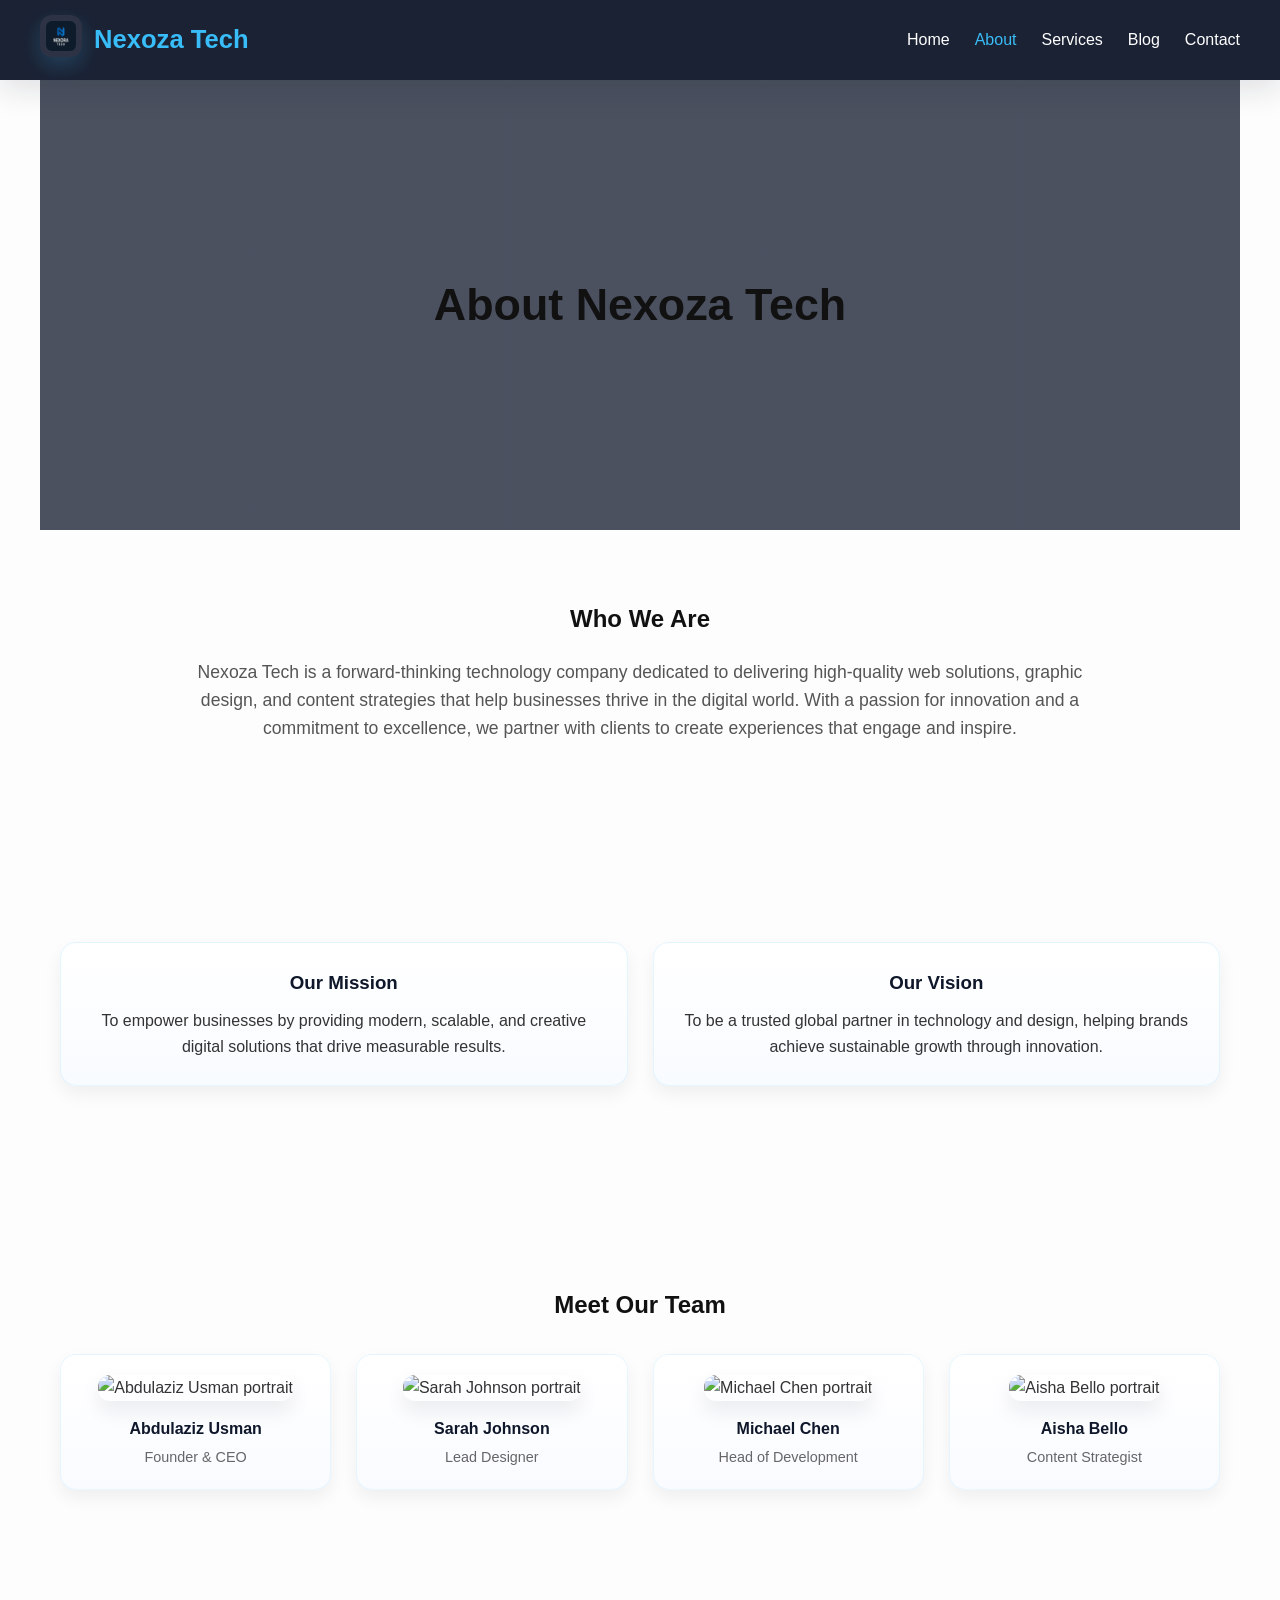
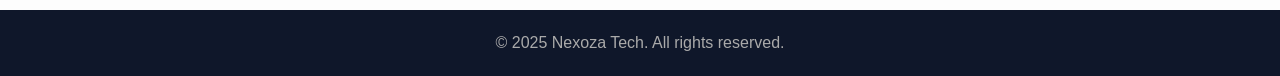
==== aboutpage.html @ 10546941 "Add files via upload" ====
<!DOCTYPE html>
<html lang="en">
<head>
  <meta charset="UTF-8">
  <meta name="viewport" content="width=device-width, initial-scale=1.0">
  <title>About Us - Nexoza Tech</title>
  <link rel="icon" type="/my com.png" href="favicon.png">
  <link rel="icon" type="image/x-icon" href="com.ico">
  <style>
    /* ===== Global Styles ===== */
    * { margin: 0; padding: 0; box-sizing: border-box; }
    body { font-family: 'Segoe UI', Tahoma, Geneva, Verdana, sans-serif; color: #333; line-height: 1.6; background: #fdfdfd; }
    h1, h2, h3 { font-weight: 700; color: #111; }
    a { text-decoration: none; color: inherit; }
    section { padding: 70px 20px; max-width: 1200px; margin: auto; }

    /* ===== Header ===== */
    header {
      background: rgba(15, 23, 42, 0.95);
      color: #fff;
      padding: 15px 40px;
      position: sticky;
      top: 0;
      z-index: 1000;
      display: flex;
      justify-content: space-between;
      align-items: center;
      box-shadow: 0 10px 30px rgba(15, 23, 42, 0.12);
      backdrop-filter: blur(8px);
    }
    .brand {
      display: flex;
      align-items: center;
      gap: 12px;
    }
    .brand-logo {
      width: 42px;
      height: 42px;
      object-fit: contain;
      border-radius: 12px;
      background: rgba(255,255,255,0.08);
      padding: 6px;
      box-shadow: 0 8px 20px rgba(56, 189, 248, 0.2);
    }
    header h1 { font-size: 1.6rem; color: #38bdf8; }
    header nav { display: flex; align-items: center; }
    nav ul { list-style: none; display: flex; gap: 25px; }
    nav ul li a { color: #fff; font-weight: 500; transition: color 0.3s; }
    nav ul li a:hover { color: #38bdf8; }
    .menu-toggle {
      display: none;
      border: 0;
      background: transparent;
      color: #fff;
      cursor: pointer;
      padding: 8px;
    }
    .menu-toggle span {
      display: block;
      width: 24px;
      height: 2px;
      margin: 5px 0;
      background: currentColor;
      border-radius: 999px;
    }
    .menu-toggle:focus-visible, nav a:focus-visible {
      outline: 2px solid #38bdf8;
      outline-offset: 4px;
    }

    /* ===== Hero ===== */
    .hero {
      background: linear-gradient(rgba(15,23,42,0.75), rgba(15,23,42,0.75)), url('https://images.unsplash.com/photo-1522071820081-009f0129c71c?q=80&w=1600&auto=format&fit=crop') no-repeat center/cover;
      color: #fff;
      height: 50vh;
      display: flex;
      align-items: center;
      justify-content: center;
      text-align: center;
      padding: 0 20px;
    }
    .hero h2 { font-size: 2.8rem; }

    /* ===== About Section ===== */
    .about { text-align: center; }
    .about p { max-width: 900px; margin: 20px auto; color: #555; font-size: 1.1rem; }

    /* ===== Mission & Vision ===== */
    .mission-vision { display: grid; grid-template-columns: repeat(auto-fit, minmax(280px, 1fr)); gap: 25px; margin-top: 40px; }
    .mv-box {
      background: linear-gradient(180deg, #ffffff 0%, #f8fbff 100%);
      padding: 25px;
      border-radius: 16px;
      text-align: center;
      box-shadow: 0 8px 18px rgba(15, 23, 42, 0.06);
      border: 1px solid rgba(56, 189, 248, 0.12);
      transition: transform 0.25s ease, box-shadow 0.25s ease;
    }
    .mv-box:hover {
      transform: translateY(-5px);
      box-shadow: 0 14px 28px rgba(15, 23, 42, 0.08);
    }
    .mv-box h3 { margin-bottom: 10px; color: #0f172a; }

    /* ===== Team Section ===== */
    .team { text-align: center; margin-top: 60px; }
    .team-members {
      display: grid;
      grid-template-columns: repeat(auto-fit, minmax(220px, 1fr));
      gap: 25px;
      margin-top: 30px;
    }
    .member {
      background: linear-gradient(180deg, #fff 0%, #f9fbff 100%);
      border-radius: 16px;
      padding: 20px;
      box-shadow: 0 8px 18px rgba(15, 23, 42, 0.06);
      border: 1px solid rgba(56, 189, 248, 0.1);
    }
    .member img {
      width: 100%;
      height: 220px;
      object-fit: cover;
      border-radius: 12px;
      margin-bottom: 15px;
      box-shadow: 0 10px 20px rgba(15, 23, 42, 0.08);
    }
    .member h4 { margin-bottom: 5px; color: #0f172a; }
    .member p { font-size: 0.9rem; color: #666; }

    /* ===== Footer ===== */
    footer {
      background: #0f172a;
      color: #aaa;
      text-align: center;
      padding: 20px;
      margin-top: 50px;
    }

    @media (max-width: 768px) {
      header {
        padding: 15px 20px;
        position: sticky;
        flex-direction: row;
        gap: 0;
      }
      .menu-toggle { display: block; }
      header nav {
        display: none;
        position: absolute;
        top: 100%;
        left: 0;
        right: 0;
        padding: 12px 20px 18px;
        background: rgba(15, 23, 42, 0.98);
        box-shadow: 0 8px 12px rgba(0,0,0,0.15);
      }
      header.menu-open nav { display: block; }
      nav ul {
        flex-direction: column;
        align-items: center;
        gap: 12px;
      }
      .hero h2 { font-size: clamp(2rem, 7vw, 2.6rem); }
    }

    @media (max-width: 480px) {
      header { padding: 14px 16px; }
      header h1 { font-size: 1.3rem; }
      .brand { gap: 10px; }
      .brand-logo { width: 36px; height: 36px; }
    }
  </style>
</head>
<body>

  <!-- Header -->
  <header>
    <div class="brand">
      <a href="index.html" aria-label="Go to home page">
        <img class="brand-logo" src="com.ico" alt="Nexoza Tech logo">
      </a>
      <a href="index.html"><h1>Nexoza Tech</h1></a>
    </div>

    <button class="menu-toggle" type="button" aria-label="Open navigation menu" aria-expanded="false" aria-controls="main-navigation">
      <span></span>
      <span></span>
      <span></span>
    </button>

    <nav id="main-navigation">
      <ul>
        <li><a href="index.html">Home</a></li>
        <li><a href="aboutpage.html" style="color:#38bdf8;">About</a></li>
        <li><a href="servicespage.html">Services</a></li>
        <li><a href="blogpage.html">Blog</a></li>
        <li><a href="contactus page.html">Contact</a></li>
      </ul>
    </nav>
  </header>

  <!-- Hero -->
  <section class="hero">
    <h2>About Nexoza Tech</h2>
  </section>

  <!-- About Section -->
  <section class="about">
    <h2>Who We Are</h2>
    <p>
      Nexoza Tech is a forward-thinking technology company dedicated to delivering high-quality web solutions, graphic design, and content strategies that help businesses thrive in the digital world.  
      With a passion for innovation and a commitment to excellence, we partner with clients to create experiences that engage and inspire.
    </p>
  </section>

  <!-- Mission & Vision -->
  <section>
    <div class="mission-vision">
      <div class="mv-box">
        <h3>Our Mission</h3>
        <p>To empower businesses by providing modern, scalable, and creative digital solutions that drive measurable results.</p>
      </div>
      <div class="mv-box">
        <h3>Our Vision</h3>
        <p>To be a trusted global partner in technology and design, helping brands achieve sustainable growth through innovation.</p>
      </div>
    </div>
  </section>

  <!-- Team -->
  <section class="team">
    <h2>Meet Our Team</h2>
    <div class="team-members">
      <div class="member">
        <img src="https://images.unsplash.com/photo-1500648767791-00dcc994a43e?q=80&w=1000&auto=format&fit=crop" alt="Abdulaziz Usman portrait">
        <h4>Abdulaziz Usman</h4>
        <p>Founder & CEO</p>
      </div>
      <div class="member">
        <img src="https://images.unsplash.com/photo-1494790108377-be9c29b29330?q=80&w=1000&auto=format&fit=crop" alt="Sarah Johnson portrait">
        <h4>Sarah Johnson</h4>
        <p>Lead Designer</p>
      </div>
      <div class="member">
        <img src="https://images.unsplash.com/photo-1506794778202-cad84cf45f1d?q=80&w=1000&auto=format&fit=crop" alt="Michael Chen portrait">
        <h4>Michael Chen</h4>
        <p>Head of Development</p>
      </div>
      <div class="member">
        <img src="https://images.unsplash.com/photo-1487412720507-e7ab37603c6f?q=80&w=1000&auto=format&fit=crop" alt="Aisha Bello portrait">
        <h4>Aisha Bello</h4>
        <p>Content Strategist</p>
      </div>
    </div>
  </section>

  <!-- Footer -->
  <footer>
    <p>&copy; 2025 Nexoza Tech. All rights reserved.</p>
  </footer>

  <script>
    const header = document.querySelector('header');
    const menuToggle = document.querySelector('.menu-toggle');
    const navigationLinks = document.querySelectorAll('#main-navigation a');

    function closeMenu() {
      header.classList.remove('menu-open');
      menuToggle.setAttribute('aria-expanded', 'false');
      menuToggle.setAttribute('aria-label', 'Open navigation menu');
    }

    menuToggle.addEventListener('click', () => {
      const isOpen = menuToggle.getAttribute('aria-expanded') === 'true';
      header.classList.toggle('menu-open', !isOpen);
      menuToggle.setAttribute('aria-expanded', String(!isOpen));
      menuToggle.setAttribute('aria-label', isOpen ? 'Open navigation menu' : 'Close navigation menu');
    });

    navigationLinks.forEach(link => link.addEventListener('click', closeMenu));
    document.addEventListener('keydown', event => {
      if (event.key === 'Escape') closeMenu();
    });
  </script>

</body>
</html>
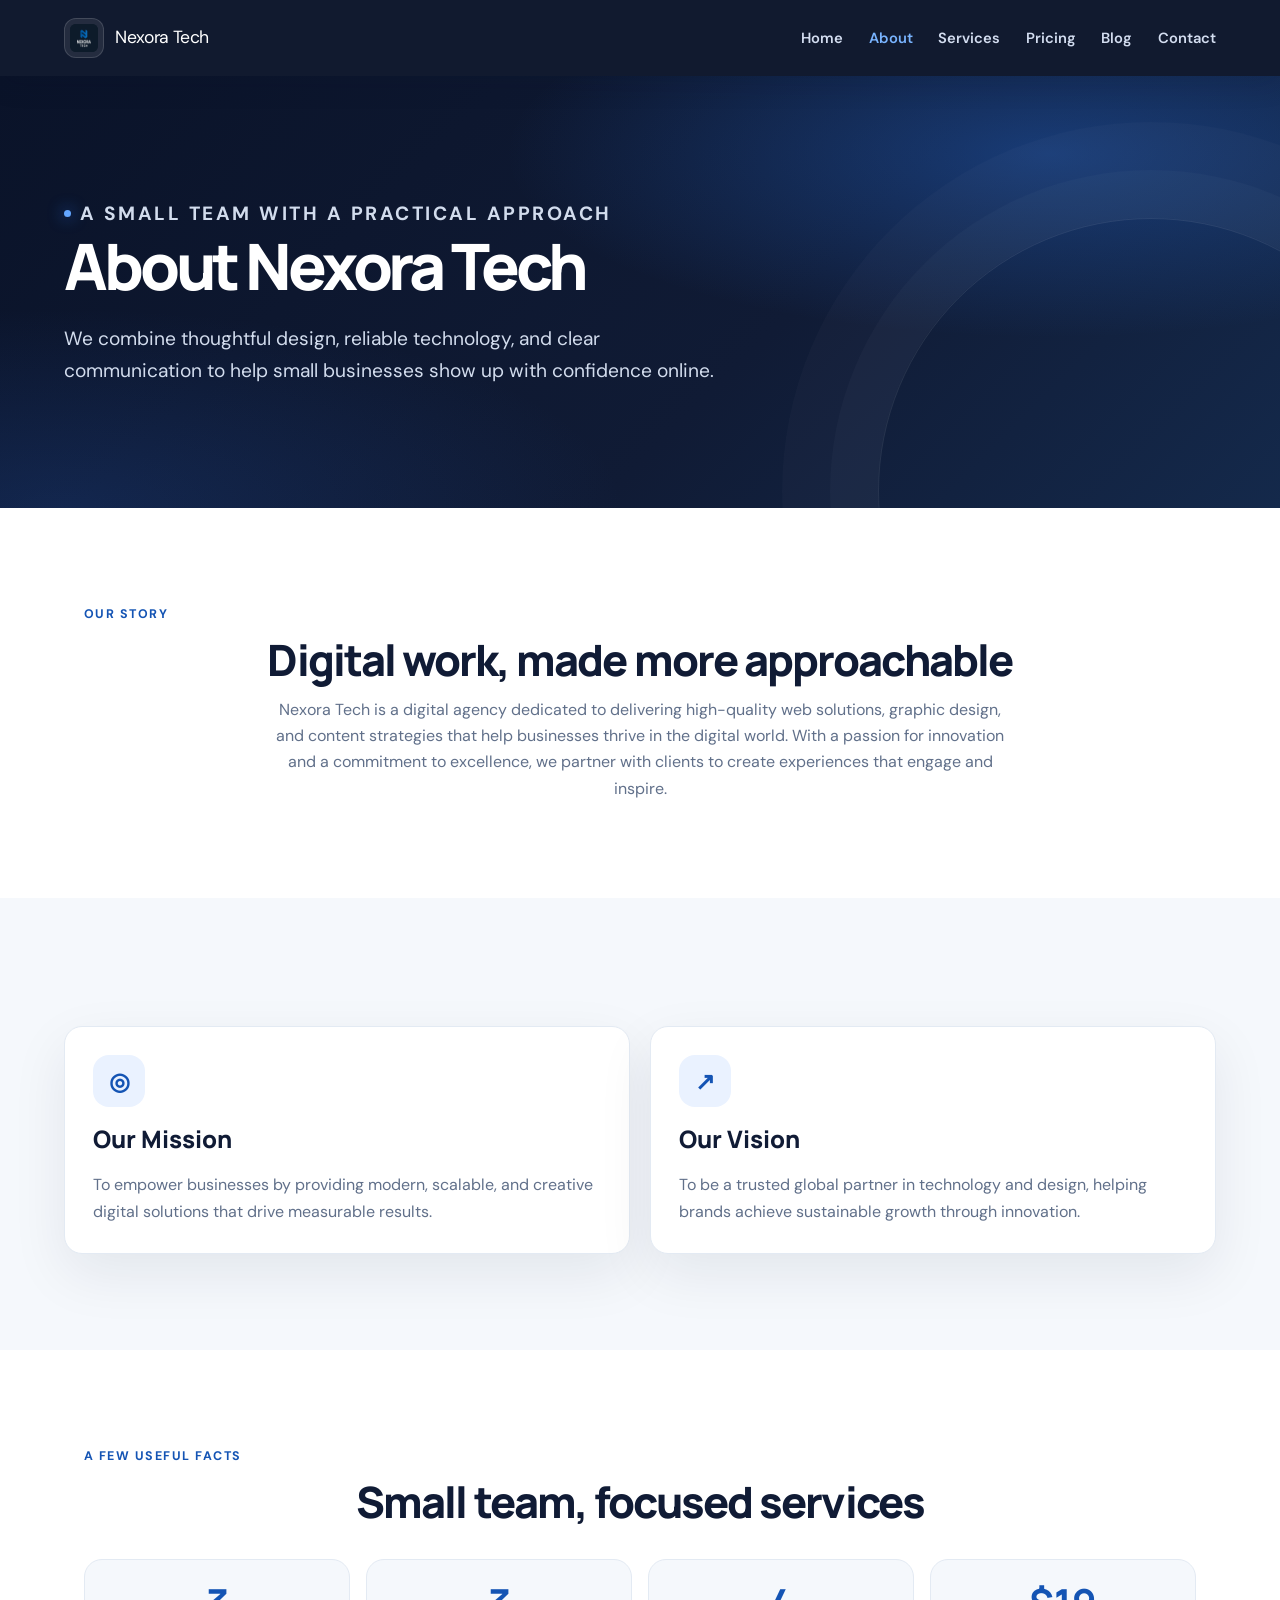
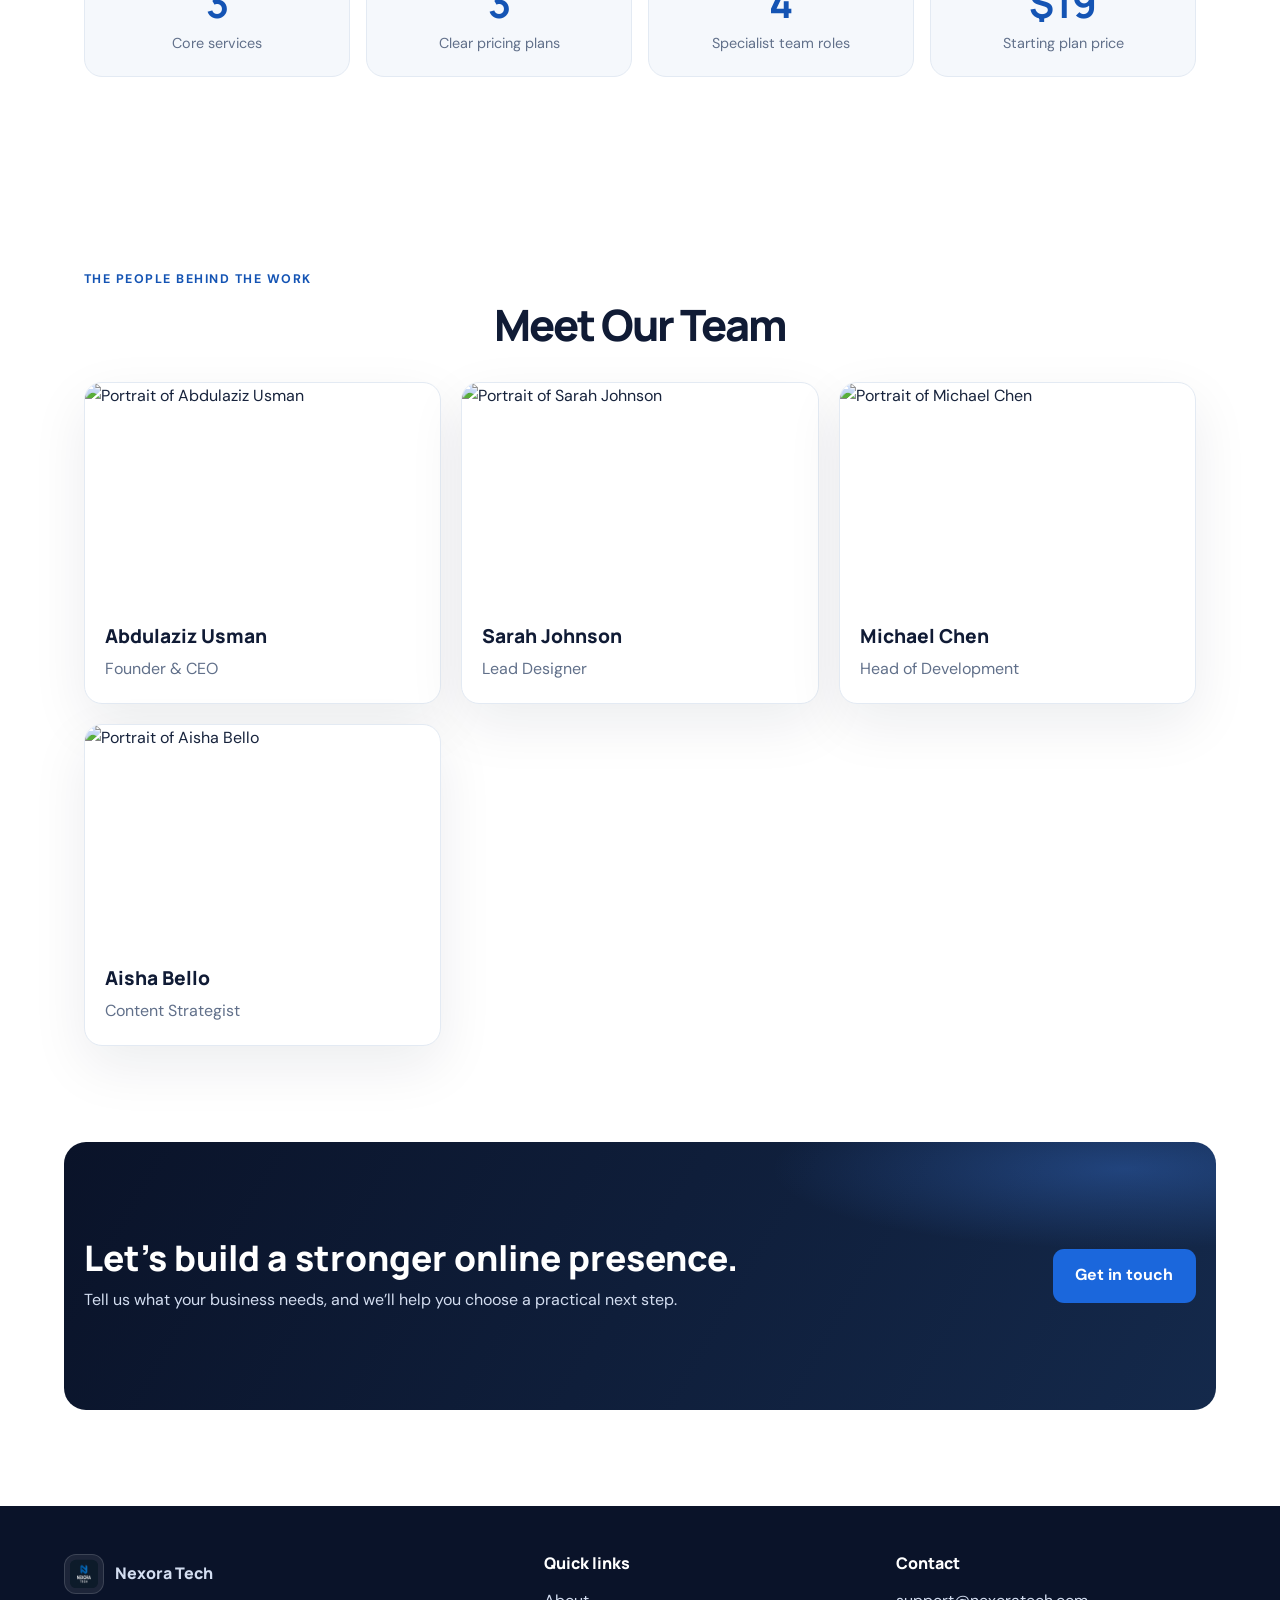
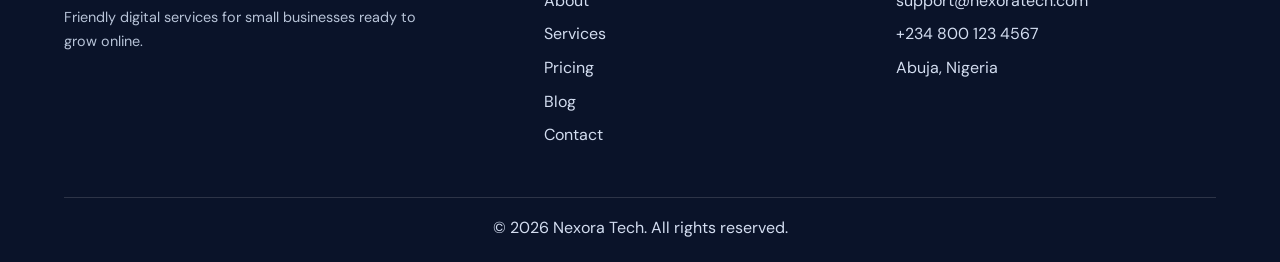
==== commit ffa16614: "Add contact page, JavaScript functionality, and styles - Created a new contact.html page with a form" ====
--- a/aboutpage.html
+++ b/aboutpage.html
@@ -1,288 +1,115 @@
-<!DOCTYPE html>
-<html lang="en">
-<head>
-  <meta charset="UTF-8">
-  <meta name="viewport" content="width=device-width, initial-scale=1.0">
-  <title>About Us - Nexoza Tech</title>
-  <link rel="icon" type="/my com.png" href="favicon.png">
-  <link rel="icon" type="image/x-icon" href="com.ico">
-  <style>
-    /* ===== Global Styles ===== */
-    * { margin: 0; padding: 0; box-sizing: border-box; }
-    body { font-family: 'Segoe UI', Tahoma, Geneva, Verdana, sans-serif; color: #333; line-height: 1.6; background: #fdfdfd; }
-    h1, h2, h3 { font-weight: 700; color: #111; }
-    a { text-decoration: none; color: inherit; }
-    section { padding: 70px 20px; max-width: 1200px; margin: auto; }
-
-    /* ===== Header ===== */
-    header {
-      background: rgba(15, 23, 42, 0.95);
-      color: #fff;
-      padding: 15px 40px;
-      position: sticky;
-      top: 0;
-      z-index: 1000;
-      display: flex;
-      justify-content: space-between;
-      align-items: center;
-      box-shadow: 0 10px 30px rgba(15, 23, 42, 0.12);
-      backdrop-filter: blur(8px);
-    }
-    .brand {
-      display: flex;
-      align-items: center;
-      gap: 12px;
-    }
-    .brand-logo {
-      width: 42px;
-      height: 42px;
-      object-fit: contain;
-      border-radius: 12px;
-      background: rgba(255,255,255,0.08);
-      padding: 6px;
-      box-shadow: 0 8px 20px rgba(56, 189, 248, 0.2);
-    }
-    header h1 { font-size: 1.6rem; color: #38bdf8; }
-    header nav { display: flex; align-items: center; }
-    nav ul { list-style: none; display: flex; gap: 25px; }
-    nav ul li a { color: #fff; font-weight: 500; transition: color 0.3s; }
-    nav ul li a:hover { color: #38bdf8; }
-    .menu-toggle {
-      display: none;
-      border: 0;
-      background: transparent;
-      color: #fff;
-      cursor: pointer;
-      padding: 8px;
-    }
-    .menu-toggle span {
-      display: block;
-      width: 24px;
-      height: 2px;
-      margin: 5px 0;
-      background: currentColor;
-      border-radius: 999px;
-    }
-    .menu-toggle:focus-visible, nav a:focus-visible {
-      outline: 2px solid #38bdf8;
-      outline-offset: 4px;
-    }
-
-    /* ===== Hero ===== */
-    .hero {
-      background: linear-gradient(rgba(15,23,42,0.75), rgba(15,23,42,0.75)), url('https://images.unsplash.com/photo-1522071820081-009f0129c71c?q=80&w=1600&auto=format&fit=crop') no-repeat center/cover;
-      color: #fff;
-      height: 50vh;
-      display: flex;
-      align-items: center;
-      justify-content: center;
-      text-align: center;
-      padding: 0 20px;
-    }
-    .hero h2 { font-size: 2.8rem; }
-
-    /* ===== About Section ===== */
-    .about { text-align: center; }
-    .about p { max-width: 900px; margin: 20px auto; color: #555; font-size: 1.1rem; }
-
-    /* ===== Mission & Vision ===== */
-    .mission-vision { display: grid; grid-template-columns: repeat(auto-fit, minmax(280px, 1fr)); gap: 25px; margin-top: 40px; }
-    .mv-box {
-      background: linear-gradient(180deg, #ffffff 0%, #f8fbff 100%);
-      padding: 25px;
-      border-radius: 16px;
-      text-align: center;
-      box-shadow: 0 8px 18px rgba(15, 23, 42, 0.06);
-      border: 1px solid rgba(56, 189, 248, 0.12);
-      transition: transform 0.25s ease, box-shadow 0.25s ease;
-    }
-    .mv-box:hover {
-      transform: translateY(-5px);
-      box-shadow: 0 14px 28px rgba(15, 23, 42, 0.08);
-    }
-    .mv-box h3 { margin-bottom: 10px; color: #0f172a; }
-
-    /* ===== Team Section ===== */
-    .team { text-align: center; margin-top: 60px; }
-    .team-members {
-      display: grid;
-      grid-template-columns: repeat(auto-fit, minmax(220px, 1fr));
-      gap: 25px;
-      margin-top: 30px;
-    }
-    .member {
-      background: linear-gradient(180deg, #fff 0%, #f9fbff 100%);
-      border-radius: 16px;
-      padding: 20px;
-      box-shadow: 0 8px 18px rgba(15, 23, 42, 0.06);
-      border: 1px solid rgba(56, 189, 248, 0.1);
-    }
-    .member img {
-      width: 100%;
-      height: 220px;
-      object-fit: cover;
-      border-radius: 12px;
-      margin-bottom: 15px;
-      box-shadow: 0 10px 20px rgba(15, 23, 42, 0.08);
-    }
-    .member h4 { margin-bottom: 5px; color: #0f172a; }
-    .member p { font-size: 0.9rem; color: #666; }
-
-    /* ===== Footer ===== */
-    footer {
-      background: #0f172a;
-      color: #aaa;
-      text-align: center;
-      padding: 20px;
-      margin-top: 50px;
-    }
-
-    @media (max-width: 768px) {
-      header {
-        padding: 15px 20px;
-        position: sticky;
-        flex-direction: row;
-        gap: 0;
-      }
-      .menu-toggle { display: block; }
-      header nav {
-        display: none;
-        position: absolute;
-        top: 100%;
-        left: 0;
-        right: 0;
-        padding: 12px 20px 18px;
-        background: rgba(15, 23, 42, 0.98);
-        box-shadow: 0 8px 12px rgba(0,0,0,0.15);
-      }
-      header.menu-open nav { display: block; }
-      nav ul {
-        flex-direction: column;
-        align-items: center;
-        gap: 12px;
-      }
-      .hero h2 { font-size: clamp(2rem, 7vw, 2.6rem); }
-    }
-
-    @media (max-width: 480px) {
-      header { padding: 14px 16px; }
-      header h1 { font-size: 1.3rem; }
-      .brand { gap: 10px; }
-      .brand-logo { width: 36px; height: 36px; }
-    }
-  </style>
-</head>
-<body>
-
-  <!-- Header -->
-  <header>
-    <div class="brand">
-      <a href="index.html" aria-label="Go to home page">
-        <img class="brand-logo" src="com.ico" alt="Nexoza Tech logo">
-      </a>
-      <a href="index.html"><h1>Nexoza Tech</h1></a>
-    </div>
-
-    <button class="menu-toggle" type="button" aria-label="Open navigation menu" aria-expanded="false" aria-controls="main-navigation">
-      <span></span>
-      <span></span>
-      <span></span>
-    </button>
-
-    <nav id="main-navigation">
-      <ul>
-        <li><a href="index.html">Home</a></li>
-        <li><a href="aboutpage.html" style="color:#38bdf8;">About</a></li>
-        <li><a href="servicespage.html">Services</a></li>
-        <li><a href="blogpage.html">Blog</a></li>
-        <li><a href="contactus page.html">Contact</a></li>
-      </ul>
-    </nav>
-  </header>
-
-  <!-- Hero -->
-  <section class="hero">
-    <h2>About Nexoza Tech</h2>
-  </section>
-
-  <!-- About Section -->
-  <section class="about">
-    <h2>Who We Are</h2>
-    <p>
-      Nexoza Tech is a forward-thinking technology company dedicated to delivering high-quality web solutions, graphic design, and content strategies that help businesses thrive in the digital world.  
-      With a passion for innovation and a commitment to excellence, we partner with clients to create experiences that engage and inspire.
-    </p>
-  </section>
-
-  <!-- Mission & Vision -->
-  <section>
-    <div class="mission-vision">
-      <div class="mv-box">
-        <h3>Our Mission</h3>
-        <p>To empower businesses by providing modern, scalable, and creative digital solutions that drive measurable results.</p>
-      </div>
-      <div class="mv-box">
-        <h3>Our Vision</h3>
-        <p>To be a trusted global partner in technology and design, helping brands achieve sustainable growth through innovation.</p>
-      </div>
-    </div>
-  </section>
-
-  <!-- Team -->
-  <section class="team">
-    <h2>Meet Our Team</h2>
-    <div class="team-members">
-      <div class="member">
-        <img src="https://images.unsplash.com/photo-1500648767791-00dcc994a43e?q=80&w=1000&auto=format&fit=crop" alt="Abdulaziz Usman portrait">
-        <h4>Abdulaziz Usman</h4>
-        <p>Founder & CEO</p>
-      </div>
-      <div class="member">
-        <img src="https://images.unsplash.com/photo-1494790108377-be9c29b29330?q=80&w=1000&auto=format&fit=crop" alt="Sarah Johnson portrait">
-        <h4>Sarah Johnson</h4>
-        <p>Lead Designer</p>
-      </div>
-      <div class="member">
-        <img src="https://images.unsplash.com/photo-1506794778202-cad84cf45f1d?q=80&w=1000&auto=format&fit=crop" alt="Michael Chen portrait">
-        <h4>Michael Chen</h4>
-        <p>Head of Development</p>
-      </div>
-      <div class="member">
-        <img src="https://images.unsplash.com/photo-1487412720507-e7ab37603c6f?q=80&w=1000&auto=format&fit=crop" alt="Aisha Bello portrait">
-        <h4>Aisha Bello</h4>
-        <p>Content Strategist</p>
-      </div>
-    </div>
-  </section>
-
-  <!-- Footer -->
-  <footer>
-    <p>&copy; 2025 Nexoza Tech. All rights reserved.</p>
-  </footer>
-
-  <script>
-    const header = document.querySelector('header');
-    const menuToggle = document.querySelector('.menu-toggle');
-    const navigationLinks = document.querySelectorAll('#main-navigation a');
-
-    function closeMenu() {
-      header.classList.remove('menu-open');
-      menuToggle.setAttribute('aria-expanded', 'false');
-      menuToggle.setAttribute('aria-label', 'Open navigation menu');
-    }
-
-    menuToggle.addEventListener('click', () => {
-      const isOpen = menuToggle.getAttribute('aria-expanded') === 'true';
-      header.classList.toggle('menu-open', !isOpen);
-      menuToggle.setAttribute('aria-expanded', String(!isOpen));
-      menuToggle.setAttribute('aria-label', isOpen ? 'Open navigation menu' : 'Close navigation menu');
-    });
-
-    navigationLinks.forEach(link => link.addEventListener('click', closeMenu));
-    document.addEventListener('keydown', event => {
-      if (event.key === 'Escape') closeMenu();
-    });
-  </script>
-
-</body>
-</html>
+<!DOCTYPE html>
+<html lang="en">
+<head>
+  <meta charset="UTF-8">
+  <meta name="viewport" content="width=device-width, initial-scale=1.0">
+  <meta name="description" content="Meet the Nexora Tech team and learn how we help small businesses build a confident online presence.">
+  <title>About | Nexora Tech</title>
+  <link rel="icon" href="com.ico" type="image/x-icon">
+  <link rel="preconnect" href="https://fonts.googleapis.com">
+  <link rel="preconnect" href="https://fonts.gstatic.com" crossorigin>
+  <link href="https://fonts.googleapis.com/css2?family=DM+Sans:wght@400;500;600;700&family=Manrope:wght@500;600;700;800&display=swap" rel="stylesheet">
+  <link rel="stylesheet" href="style.css">
+</head>
+<body>
+  <header class="site-header">
+    <a class="brand" href="index.html" aria-label="Nexora Tech home">
+      <img class="brand-logo" src="com.ico" alt="">
+      <span class="brand-name">Nexora Tech</span>
+    </a>
+    <button class="menu-toggle" type="button" aria-label="Open navigation menu" aria-expanded="false" aria-controls="main-navigation">
+      <span></span><span></span><span></span>
+    </button>
+    <nav id="main-navigation" aria-label="Main navigation">
+      <ul>
+        <li><a href="index.html">Home</a></li>
+        <li><a href="aboutpage.html" aria-current="page">About</a></li>
+        <li><a href="servicespage.html">Services</a></li>
+        <li><a href="pricingpage.html">Pricing</a></li>
+        <li><a href="blogpage.html">Blog</a></li>
+        <li><a href="contact.html">Contact</a></li>
+      </ul>
+    </nav>
+  </header>
+
+  <main>
+    <section class="hero page-hero" aria-labelledby="page-title">
+      <div class="hero-content">
+        <p class="hero-eyebrow">A small team with a practical approach</p>
+        <h1 id="page-title">About Nexora Tech</h1>
+        <p>We combine thoughtful design, reliable technology, and clear communication to help small businesses show up with confidence online.</p>
+      </div>
+    </section>
+
+    <section aria-labelledby="story-title">
+      <p class="eyebrow">Our story</p>
+      <h2 class="section-title" id="story-title">Digital work, made more approachable</h2>
+      <p class="section-lead">Nexora Tech is a digital agency dedicated to delivering high-quality web solutions, graphic design, and content strategies that help businesses thrive in the digital world. With a passion for innovation and a commitment to excellence, we partner with clients to create experiences that engage and inspire.</p>
+    </section>
+
+    <section class="section-soft" aria-label="Our mission and vision">
+      <div class="content-grid two-column-grid">
+        <article class="content-card reveal">
+          <span class="service-icon" aria-hidden="true">◎</span>
+          <h2>Our Mission</h2>
+          <p>To empower businesses by providing modern, scalable, and creative digital solutions that drive measurable results.</p>
+        </article>
+        <article class="content-card reveal">
+          <span class="service-icon" aria-hidden="true">↗</span>
+          <h2>Our Vision</h2>
+          <p>To be a trusted global partner in technology and design, helping brands achieve sustainable growth through innovation.</p>
+        </article>
+      </div>
+    </section>
+
+    <section aria-labelledby="facts-title">
+      <p class="eyebrow">A few useful facts</p>
+      <h2 class="section-title" id="facts-title">Small team, focused services</h2>
+      <div class="stats-grid">
+        <div class="stat-card reveal"><strong>3</strong><span>Core services</span></div>
+        <div class="stat-card reveal"><strong>3</strong><span>Clear pricing plans</span></div>
+        <div class="stat-card reveal"><strong>4</strong><span>Specialist team roles</span></div>
+        <div class="stat-card reveal"><strong>$19</strong><span>Starting plan price</span></div>
+      </div>
+    </section>
+
+    <section aria-labelledby="team-title">
+      <p class="eyebrow">The people behind the work</p>
+      <h2 class="section-title" id="team-title">Meet Our Team</h2>
+      <div class="team-grid">
+        <article class="team-card reveal">
+          <img src="https://images.unsplash.com/photo-1500648767791-00dcc994a43e?q=80&w=1000&auto=format&fit=crop" alt="Portrait of Abdulaziz Usman">
+          <div class="card-body"><h3>Abdulaziz Usman</h3><p>Founder &amp; CEO</p></div>
+        </article>
+        <article class="team-card reveal">
+          <img src="https://images.unsplash.com/photo-1494790108377-be9c29b29330?q=80&w=1000&auto=format&fit=crop" alt="Portrait of Sarah Johnson">
+          <div class="card-body"><h3>Sarah Johnson</h3><p>Lead Designer</p></div>
+        </article>
+        <article class="team-card reveal">
+          <img src="https://images.unsplash.com/photo-1506794778202-cad84cf45f1d?q=80&w=1000&auto=format&fit=crop" alt="Portrait of Michael Chen">
+          <div class="card-body"><h3>Michael Chen</h3><p>Head of Development</p></div>
+        </article>
+        <article class="team-card reveal">
+          <img src="https://images.unsplash.com/photo-1487412720507-e7ab37603c6f?q=80&w=1000&auto=format&fit=crop" alt="Portrait of Aisha Bello">
+          <div class="card-body"><h3>Aisha Bello</h3><p>Content Strategist</p></div>
+        </article>
+      </div>
+    </section>
+
+    <section class="cta-banner" aria-labelledby="cta-title">
+      <div><h2 id="cta-title">Let’s build a stronger online presence.</h2><p>Tell us what your business needs, and we’ll help you choose a practical next step.</p></div>
+      <a class="btn" href="contact.html">Get in touch</a>
+    </section>
+  </main>
+
+  <footer class="site-footer">
+    <div class="footer-inner">
+      <div><a class="footer-brand" href="index.html"><img class="brand-logo" src="com.ico" alt="">Nexora Tech</a><p>Friendly digital services for small businesses ready to grow online.</p></div>
+      <div><h2>Quick links</h2><ul class="footer-links"><li><a href="aboutpage.html">About</a></li><li><a href="servicespage.html">Services</a></li><li><a href="pricingpage.html">Pricing</a></li><li><a href="blogpage.html">Blog</a></li><li><a href="contact.html">Contact</a></li></ul></div>
+      <div><h2>Contact</h2><ul class="footer-links"><li><a href="mailto:support@nexoratech.com">support@nexoratech.com</a></li><li><a href="tel:+2348001234567">+234 800 123 4567</a></li><li>Abuja, Nigeria</li></ul></div>
+    </div>
+    <p class="copyright">&copy; <span data-current-year>2026</span> Nexora Tech. All rights reserved.</p>
+  </footer>
+  <script src="script.js" defer></script>
+</body>
+</html>
--- a/style.css
+++ b/style.css
@@ -0,0 +1,839 @@
+:root {
+  color-scheme: light;
+  --color-navy: #101b35;
+  --color-navy-deep: #0a1329;
+  --color-blue: #1b67dc;
+  --color-blue-dark: #1454b4;
+  --color-ink: #17233c;
+  --color-muted: #61708a;
+  --color-surface: #ffffff;
+  --color-page: #f5f8fc;
+  --color-border: #e3eaf3;
+  --font-body: "DM Sans", sans-serif;
+  --font-heading: "Manrope", sans-serif;
+  --space-section: clamp(3.5rem, 8vw, 6rem);
+  --radius-card: 1.125rem;
+  --radius-button: 0.7rem;
+  --shadow-card: 0 1.25rem 3.5rem rgba(16, 27, 53, 0.08);
+  --shadow-nav: 0 0.5rem 1.75rem rgba(10, 19, 41, 0.12);
+  --container-width: 72rem;
+}
+
+* {
+  box-sizing: border-box;
+}
+
+html {
+  scroll-behavior: smooth;
+}
+
+body {
+  margin: 0;
+  color: var(--color-ink);
+  background: var(--color-surface);
+  font-family: var(--font-body);
+  line-height: 1.65;
+  -webkit-font-smoothing: antialiased;
+}
+
+h1,
+h2,
+h3 {
+  margin-top: 0;
+  color: var(--color-navy);
+  font-family: var(--font-heading);
+  font-weight: 800;
+  line-height: 1.15;
+}
+
+a {
+  color: inherit;
+  text-decoration: none;
+}
+
+button,
+a,
+input,
+textarea {
+  font: inherit;
+}
+
+a:focus-visible,
+button:focus-visible {
+  outline: 3px solid var(--color-blue-dark);
+  outline-offset: 4px;
+}
+
+.site-header a:focus-visible,
+.site-header button:focus-visible,
+.hero a:focus-visible {
+  outline-color: #a9ccff;
+}
+
+img {
+  max-width: 100%;
+}
+
+.site-header {
+  position: sticky;
+  z-index: 20;
+  top: 0;
+  display: flex;
+  min-height: 4.75rem;
+  align-items: center;
+  justify-content: space-between;
+  padding: 0.75rem max(1.25rem, calc((100vw - var(--container-width)) / 2));
+  color: #fff;
+  background: rgba(10, 19, 41, 0.97);
+  box-shadow: var(--shadow-nav);
+  backdrop-filter: blur(12px);
+}
+
+.brand {
+  display: inline-flex;
+  align-items: center;
+  gap: 0.7rem;
+}
+
+.brand-logo {
+  width: 2.5rem;
+  height: 2.5rem;
+  padding: 0.3rem;
+  border: 1px solid rgba(255, 255, 255, 0.14);
+  border-radius: 0.75rem;
+  background: rgba(255, 255, 255, 0.08);
+  object-fit: contain;
+}
+
+.site-header .brand-name {
+  margin: 0;
+  color: #fff;
+  font-size: 1.1rem;
+  letter-spacing: -0.035em;
+}
+
+.site-header nav ul {
+  display: flex;
+  align-items: center;
+  gap: clamp(0.85rem, 2vw, 1.6rem);
+  margin: 0;
+  padding: 0;
+  list-style: none;
+}
+
+.site-header nav a {
+  display: inline-block;
+  padding: 0.55rem 0;
+  color: #d3ddf0;
+  font-size: 0.92rem;
+  font-weight: 600;
+  transition: color 180ms ease;
+}
+
+.site-header nav a:hover,
+.site-header nav a[aria-current="page"] {
+  color: #79b4ff;
+}
+
+.menu-toggle {
+  display: none;
+  padding: 0.55rem;
+  border: 1px solid rgba(255, 255, 255, 0.22);
+  border-radius: 0.6rem;
+  color: #fff;
+  background: transparent;
+  cursor: pointer;
+}
+
+.menu-toggle span {
+  display: block;
+  width: 1.35rem;
+  height: 2px;
+  margin: 0.25rem 0;
+  border-radius: 2px;
+  background: currentColor;
+}
+
+.hero {
+  position: relative;
+  display: grid;
+  min-height: min(44rem, calc(100svh - 4.75rem));
+  place-items: center;
+  overflow: hidden;
+  padding: 5rem 1.25rem;
+  color: #fff;
+  background:
+    radial-gradient(ellipse at 82% 18%, rgba(40, 120, 240, 0.34), transparent 34rem),
+    radial-gradient(ellipse at 5% 100%, rgba(38, 89, 180, 0.24), transparent 35rem),
+    linear-gradient(135deg, var(--color-navy-deep), var(--color-navy) 60%, #14294b);
+  text-align: center;
+}
+
+.hero::after {
+  position: absolute;
+  right: -9rem;
+  bottom: -16rem;
+  width: 34rem;
+  height: 34rem;
+  border: 1px solid rgba(255, 255, 255, 0.09);
+  border-radius: 50%;
+  box-shadow: 0 0 0 3rem rgba(255, 255, 255, 0.025), 0 0 0 6rem rgba(255, 255, 255, 0.02);
+  content: "";
+  pointer-events: none;
+}
+
+.hero-content {
+  position: relative;
+  z-index: 1;
+  width: min(100%, 53rem);
+}
+
+.hero-eyebrow {
+  display: inline-flex;
+  align-items: center;
+  gap: 0.55rem;
+  margin: 0 0 1.25rem;
+  color: #a9ccff;
+  font-size: 0.78rem;
+  font-weight: 700;
+  letter-spacing: 0.13em;
+  text-transform: uppercase;
+}
+
+.hero-eyebrow::before {
+  width: 0.45rem;
+  height: 0.45rem;
+  border-radius: 50%;
+  background: #64a7ff;
+  box-shadow: 0 0 1rem #2878f0;
+  content: "";
+}
+
+.hero h1,
+.hero h2 {
+  margin-bottom: 1.25rem;
+  color: #fff;
+  font-size: clamp(2.6rem, 7vw, 5rem);
+  letter-spacing: -0.065em;
+}
+
+.hero p {
+  max-width: 42rem;
+  margin: 0 auto;
+  color: #d2dced;
+  font-size: clamp(1rem, 2vw, 1.2rem);
+}
+
+.hero-actions {
+  display: flex;
+  flex-wrap: wrap;
+  justify-content: center;
+  gap: 0.85rem;
+  margin-top: 2rem;
+}
+
+.btn {
+  display: inline-flex;
+  min-height: 3.15rem;
+  align-items: center;
+  justify-content: center;
+  padding: 0.8rem 1.35rem;
+  border: 1px solid transparent;
+  border-radius: var(--radius-button);
+  color: #fff;
+  background: var(--color-blue);
+  font-weight: 700;
+  transition: transform 180ms ease, background-color 180ms ease, border-color 180ms ease;
+}
+
+.btn:hover {
+  transform: translateY(-2px);
+  background: var(--color-blue-dark);
+}
+
+.btn-secondary {
+  border-color: rgba(255, 255, 255, 0.35);
+  color: #fff;
+  background: rgba(255, 255, 255, 0.06);
+}
+
+.btn-secondary:hover {
+  border-color: rgba(255, 255, 255, 0.6);
+  background: rgba(255, 255, 255, 0.13);
+}
+
+section:not(.hero) {
+  max-width: var(--container-width);
+  margin: 0 auto;
+  padding: var(--space-section) 1.25rem;
+}
+
+@media (max-width: 760px) {
+  .site-header {
+    min-height: 4.25rem;
+  }
+
+  .menu-toggle {
+    display: block;
+  }
+
+  .site-header nav {
+    position: absolute;
+    top: 100%;
+    right: 0;
+    left: 0;
+    display: none;
+    padding: 0.5rem 1.25rem 1.25rem;
+    background: var(--color-navy-deep);
+    box-shadow: var(--shadow-nav);
+  }
+
+  .site-header.menu-open nav {
+    display: block;
+  }
+
+  .site-header nav ul {
+    align-items: stretch;
+    flex-direction: column;
+    gap: 0.25rem;
+  }
+
+  .site-header nav a {
+    display: block;
+    padding: 0.65rem 0;
+  }
+
+  .hero {
+    min-height: max(37rem, min(42rem, calc(100svh - 4.25rem)));
+    padding: 4rem 1.25rem;
+  }
+
+  section:not(.hero) {
+    padding-right: 1.25rem;
+    padding-left: 1.25rem;
+  }
+}
+
+@media (max-width: 440px) {
+  .hero-actions {
+    align-items: stretch;
+    flex-direction: column;
+  }
+
+  .hero-actions .btn {
+    width: 100%;
+  }
+}
+
+.page-hero {
+  min-height: clamp(20rem, 34vw, 27rem);
+  text-align: left;
+}
+
+.page-hero .hero-content {
+  width: min(100%, var(--container-width));
+  margin: 0 auto;
+}
+
+.page-hero h1,
+.page-hero h2 {
+  max-width: 48rem;
+  font-size: clamp(2.4rem, 6vw, 4rem);
+}
+
+.page-hero p:not(.hero-eyebrow) {
+  max-width: 42rem;
+  margin-left: 0;
+  text-align: left;
+}
+
+.eyebrow {
+  margin: 0 0 0.65rem;
+  color: var(--color-blue-dark);
+  font-size: 0.78rem;
+  font-weight: 700;
+  letter-spacing: 0.12em;
+  text-transform: uppercase;
+}
+
+.section-title {
+  margin-bottom: 0.75rem;
+  font-size: clamp(1.8rem, 4vw, 2.7rem);
+  letter-spacing: -0.045em;
+  text-align: center;
+}
+
+.section-lead {
+  max-width: 46rem;
+  margin: 0 auto;
+  color: var(--color-muted);
+  text-align: center;
+}
+
+.content-grid,
+.service-grid,
+.team-grid,
+.blog-grid,
+.price-grid,
+.testimonial-grid,
+.contact-grid {
+  display: grid;
+  grid-template-columns: repeat(3, minmax(0, 1fr));
+  gap: 1.25rem;
+  margin-top: 2rem;
+}
+
+.content-card,
+.service-card,
+.team-card,
+.blog-card,
+.price-card,
+.testimonial-card,
+.contact-card {
+  min-width: 0;
+  padding: clamp(1.25rem, 3vw, 1.75rem);
+  border: 1px solid var(--color-border);
+  border-radius: var(--radius-card);
+  background: var(--color-surface);
+  box-shadow: var(--shadow-card);
+}
+
+.content-card h3,
+.service-card h3,
+.team-card h3,
+.blog-card h3,
+.price-card h3,
+.contact-card h3 {
+  margin-bottom: 0.6rem;
+  font-size: 1.2rem;
+}
+
+.content-card p,
+.service-card p,
+.team-card p,
+.blog-card p,
+.contact-card p {
+  margin: 0;
+  color: var(--color-muted);
+}
+
+.service-card,
+.team-card,
+.blog-card,
+.price-card {
+  transition: transform 200ms ease, box-shadow 200ms ease;
+}
+
+.service-card:hover,
+.team-card:hover,
+.blog-card:hover,
+.price-card:hover {
+  transform: translateY(-5px);
+  box-shadow: 0 1.5rem 3.5rem rgba(16, 27, 53, 0.13);
+}
+
+.service-icon {
+  display: grid;
+  width: 3.25rem;
+  height: 3.25rem;
+  place-items: center;
+  margin-bottom: 1.1rem;
+  border-radius: 1rem;
+  color: var(--color-blue-dark);
+  background: #eaf2ff;
+  font-family: var(--font-heading);
+  font-size: 1.5rem;
+  font-weight: 800;
+}
+
+.stats-grid {
+  display: grid;
+  grid-template-columns: repeat(4, minmax(0, 1fr));
+  gap: 1rem;
+  margin-top: 2rem;
+}
+
+.stat-card {
+  padding: 1.25rem;
+  border: 1px solid var(--color-border);
+  border-radius: var(--radius-card);
+  background: var(--color-page);
+  text-align: center;
+}
+
+.stat-card strong {
+  display: block;
+  color: var(--color-blue-dark);
+  font-family: var(--font-heading);
+  font-size: clamp(1.8rem, 4vw, 2.5rem);
+  line-height: 1.15;
+}
+
+.stat-card span {
+  display: block;
+  margin-top: 0.4rem;
+  color: var(--color-muted);
+  font-size: 0.9rem;
+}
+
+.team-card {
+  padding: 0;
+  overflow: hidden;
+}
+
+.team-card img,
+.blog-card img {
+  display: block;
+  width: 100%;
+  aspect-ratio: 16 / 10;
+  object-fit: cover;
+}
+
+.team-card .card-body,
+.blog-card .card-body {
+  padding: 1.25rem;
+}
+
+.price-card {
+  position: relative;
+  display: flex;
+  flex-direction: column;
+  text-align: left;
+}
+
+.price-card.popular {
+  border: 2px solid var(--color-blue);
+  box-shadow: 0 1.25rem 3rem rgba(27, 103, 220, 0.16);
+}
+
+.popular-label {
+  align-self: flex-start;
+  margin: 0 0 0.9rem;
+  padding: 0.3rem 0.65rem;
+  border-radius: 999px;
+  color: #fff;
+  background: var(--color-blue-dark);
+  font-size: 0.75rem;
+  font-weight: 700;
+}
+
+.price {
+  margin: 0.35rem 0 0.6rem;
+  color: var(--color-navy);
+  font-family: var(--font-heading);
+  font-size: 2.5rem;
+  font-weight: 800;
+  letter-spacing: -0.05em;
+}
+
+.price small {
+  color: var(--color-muted);
+  font-family: var(--font-body);
+  font-size: 0.9rem;
+  font-weight: 500;
+  letter-spacing: 0;
+}
+
+.feature-list {
+  display: grid;
+  gap: 0.65rem;
+  margin: 1.25rem 0 1.5rem;
+  padding: 0;
+  color: var(--color-muted);
+  list-style: none;
+}
+
+.feature-list li::before {
+  margin-right: 0.55rem;
+  color: var(--color-blue-dark);
+  content: "✓";
+  font-weight: 800;
+}
+
+.price-card .btn {
+  width: 100%;
+  margin-top: auto;
+}
+
+.price-card .btn-secondary {
+  border-color: var(--color-blue-dark);
+  color: var(--color-blue-dark);
+  background: #fff;
+}
+
+.price-card .btn-secondary:hover {
+  color: #fff;
+  background: var(--color-blue-dark);
+}
+
+.read-more {
+  display: inline-block;
+  margin-top: 1rem;
+  color: var(--color-blue-dark);
+  font-weight: 700;
+}
+
+.read-more:hover {
+  text-decoration: underline;
+  text-underline-offset: 0.2em;
+}
+
+.testimonial-card {
+  display: flex;
+  flex-direction: column;
+  gap: 1rem;
+}
+
+.testimonial-card blockquote {
+  margin: 0;
+  color: var(--color-ink);
+  font-size: 1.03rem;
+  font-weight: 600;
+}
+
+.testimonial-card cite {
+  color: var(--color-muted);
+  font-size: 0.88rem;
+  font-style: normal;
+}
+
+.testimonial-note {
+  max-width: 52rem;
+  margin: 1.5rem auto 0;
+  color: var(--color-muted);
+  font-size: 0.88rem;
+  text-align: center;
+}
+
+.cta-banner {
+  display: flex;
+  align-items: center;
+  justify-content: space-between;
+  gap: 2rem;
+  padding: clamp(1.5rem, 5vw, 3.25rem);
+  border-radius: calc(var(--radius-card) + 0.25rem);
+  color: #fff;
+  background:
+    radial-gradient(ellipse at 92% 10%, rgba(68, 139, 255, 0.3), transparent 22rem),
+    linear-gradient(120deg, var(--color-navy-deep), #14294b);
+}
+
+.cta-banner h2 {
+  margin-bottom: 0.55rem;
+  color: #fff;
+  font-size: clamp(1.6rem, 3vw, 2.2rem);
+}
+
+.cta-banner p {
+  max-width: 39rem;
+  margin: 0;
+  color: #d3ddf0;
+}
+
+.cta-banner .btn {
+  flex: 0 0 auto;
+}
+
+.contact-grid {
+  grid-template-columns: minmax(0, 0.85fr) minmax(0, 1.15fr);
+  align-items: start;
+}
+
+.contact-card form {
+  display: grid;
+  gap: 1rem;
+  margin-top: 1.25rem;
+}
+
+.form-field {
+  display: grid;
+  gap: 0.4rem;
+}
+
+.form-field label {
+  color: var(--color-ink);
+  font-size: 0.92rem;
+  font-weight: 600;
+}
+
+.form-field input,
+.form-field textarea {
+  width: 100%;
+  min-height: 3rem;
+  padding: 0.8rem 0.9rem;
+  border: 1px solid #c8d3e2;
+  border-radius: 0.65rem;
+  color: var(--color-ink);
+  background: #fff;
+}
+
+.form-field textarea {
+  min-height: 9rem;
+  resize: vertical;
+}
+
+.form-field input:focus,
+.form-field textarea:focus {
+  border-color: var(--color-blue);
+  outline: 3px solid rgba(27, 103, 220, 0.16);
+}
+
+.contact-card .btn {
+  border: 0;
+  cursor: pointer;
+}
+
+.form-note {
+  margin: 0.2rem 0 0;
+  color: var(--color-muted);
+  font-size: 0.85rem;
+}
+
+.map-frame {
+  width: 100%;
+  min-height: 20rem;
+  border: 0;
+  border-radius: var(--radius-card);
+}
+
+.site-footer {
+  margin-top: var(--space-section);
+  padding: 3rem 1.25rem 1.25rem;
+  color: #d3ddf0;
+  background: var(--color-navy-deep);
+}
+
+.footer-inner {
+  display: grid;
+  max-width: var(--container-width);
+  grid-template-columns: 1.4fr 1fr 1fr;
+  gap: 2rem;
+  margin: 0 auto;
+}
+
+.footer-brand {
+  display: inline-flex;
+  align-items: center;
+  gap: 0.7rem;
+  margin-bottom: 0.8rem;
+  color: #fff;
+  font-family: var(--font-heading);
+  font-weight: 800;
+}
+
+.footer-inner h2 {
+  margin-bottom: 0.8rem;
+  color: #fff;
+  font-size: 1rem;
+}
+
+.footer-inner p {
+  max-width: 24rem;
+  margin: 0;
+  color: #b7c3d7;
+  font-size: 0.9rem;
+}
+
+.footer-links {
+  display: grid;
+  gap: 0.45rem;
+  padding: 0;
+  list-style: none;
+}
+
+.footer-links a,
+.footer-inner a {
+  color: #d3ddf0;
+}
+
+.footer-links a:hover,
+.footer-inner a:hover {
+  color: #a9ccff;
+}
+
+.copyright {
+  max-width: var(--container-width);
+  margin: 2rem auto 0 !important;
+  padding-top: 1.1rem;
+  border-top: 1px solid rgba(255, 255, 255, 0.14);
+  text-align: center;
+}
+
+.reveal {
+  opacity: 1;
+  transform: none;
+}
+
+.js .reveal {
+  opacity: 0;
+  transform: translateY(14px);
+  transition: opacity 500ms ease, transform 500ms ease;
+}
+
+.js .reveal.is-visible {
+  opacity: 1;
+  transform: none;
+}
+
+.section-soft {
+  background: var(--color-page);
+  width: 100%;
+  max-width: none !important;
+  margin: 0 !important;
+  padding-right: max(1.25rem, calc((100vw - var(--container-width)) / 2)) !important;
+  padding-left: max(1.25rem, calc((100vw - var(--container-width)) / 2)) !important;
+}
+
+.two-column-grid {
+  grid-template-columns: repeat(2, minmax(0, 1fr));
+}
+
+@media (prefers-reduced-motion: reduce) {
+  *,
+  *::before,
+  *::after {
+    scroll-behavior: auto !important;
+    transition-duration: 0.01ms !important;
+  }
+}
+
+@media (max-width: 850px) {
+  .content-grid,
+  .service-grid,
+  .team-grid,
+  .blog-grid,
+  .price-grid,
+  .testimonial-grid {
+    grid-template-columns: repeat(2, minmax(0, 1fr));
+  }
+
+  .stats-grid {
+    grid-template-columns: repeat(2, minmax(0, 1fr));
+  }
+}
+
+@media (max-width: 620px) {
+  .page-hero {
+    min-height: 20rem;
+  }
+
+  .content-grid,
+  .service-grid,
+  .team-grid,
+  .blog-grid,
+  .price-grid,
+  .testimonial-grid,
+  .contact-grid {
+    grid-template-columns: 1fr;
+  }
+
+  .cta-banner {
+    align-items: flex-start;
+    flex-direction: column;
+  }
+
+  .footer-inner {
+    grid-template-columns: 1fr;
+    gap: 1.5rem;
+  }
+}
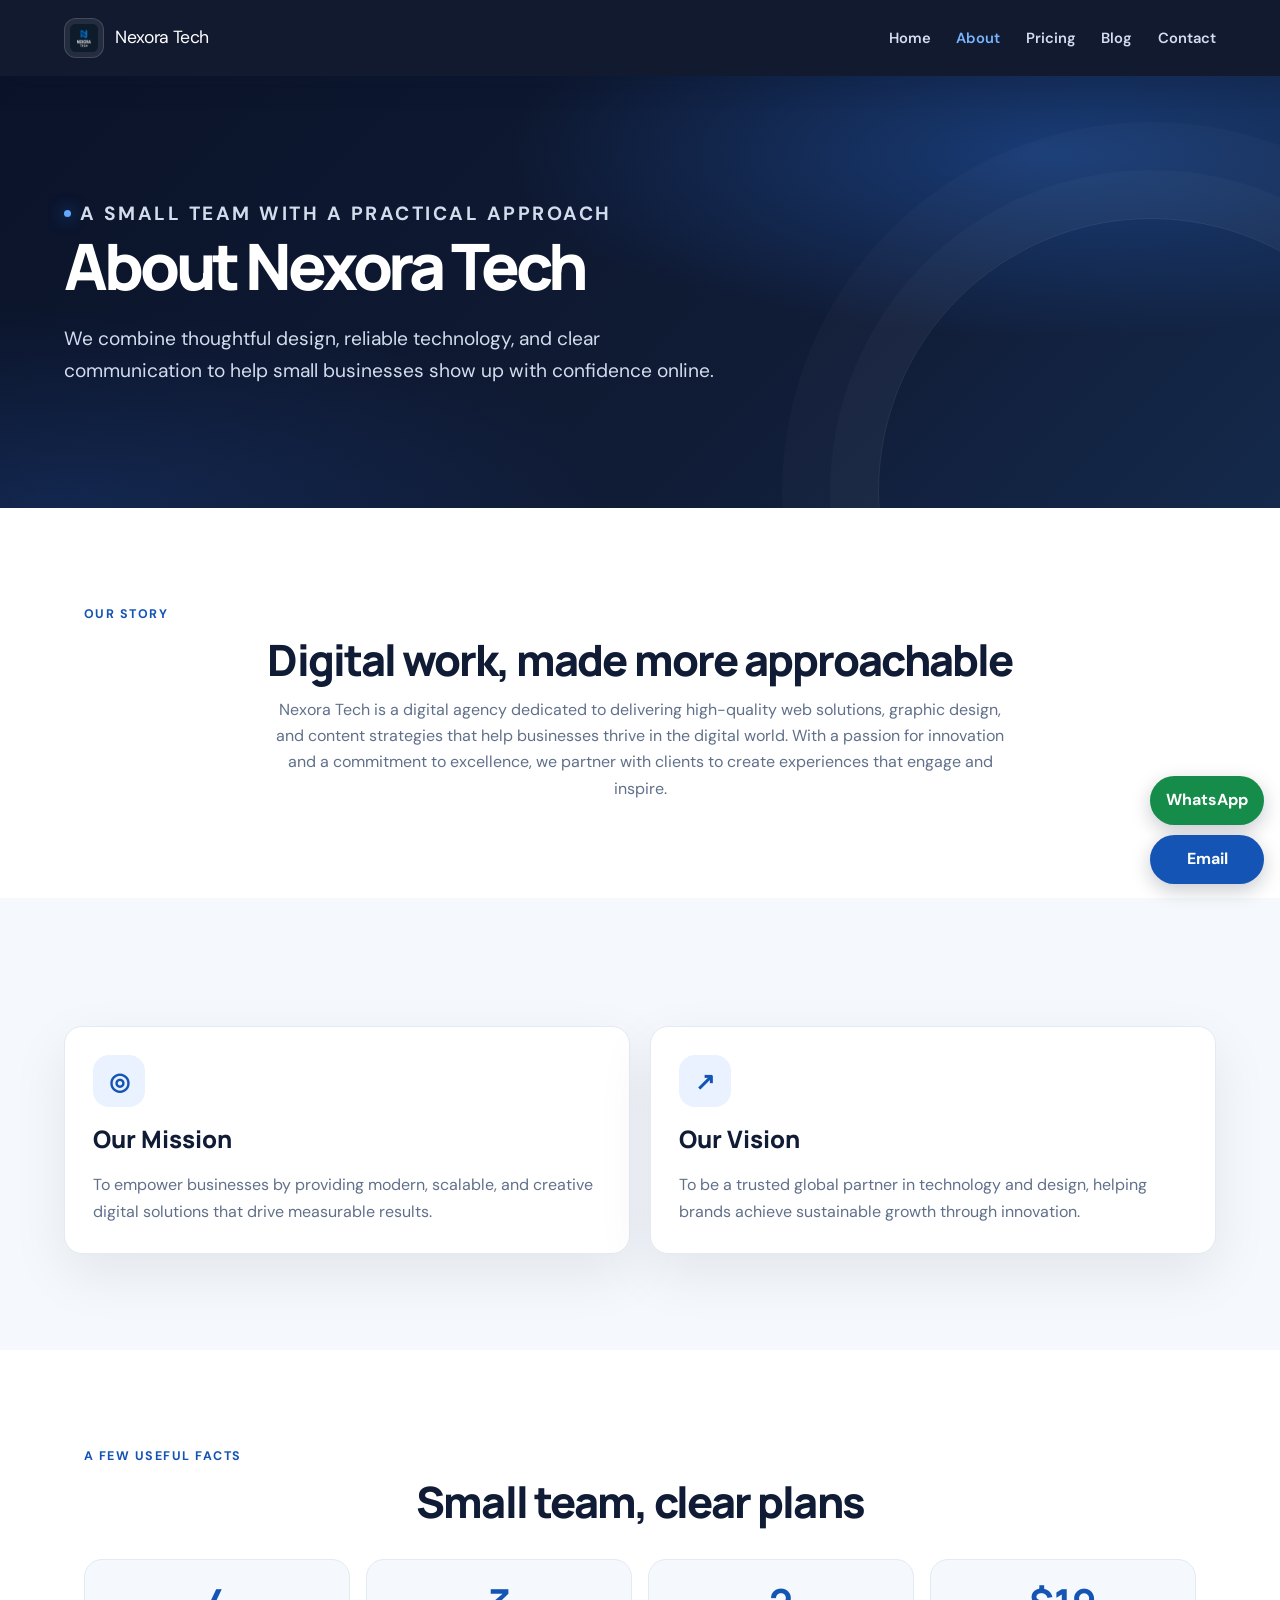
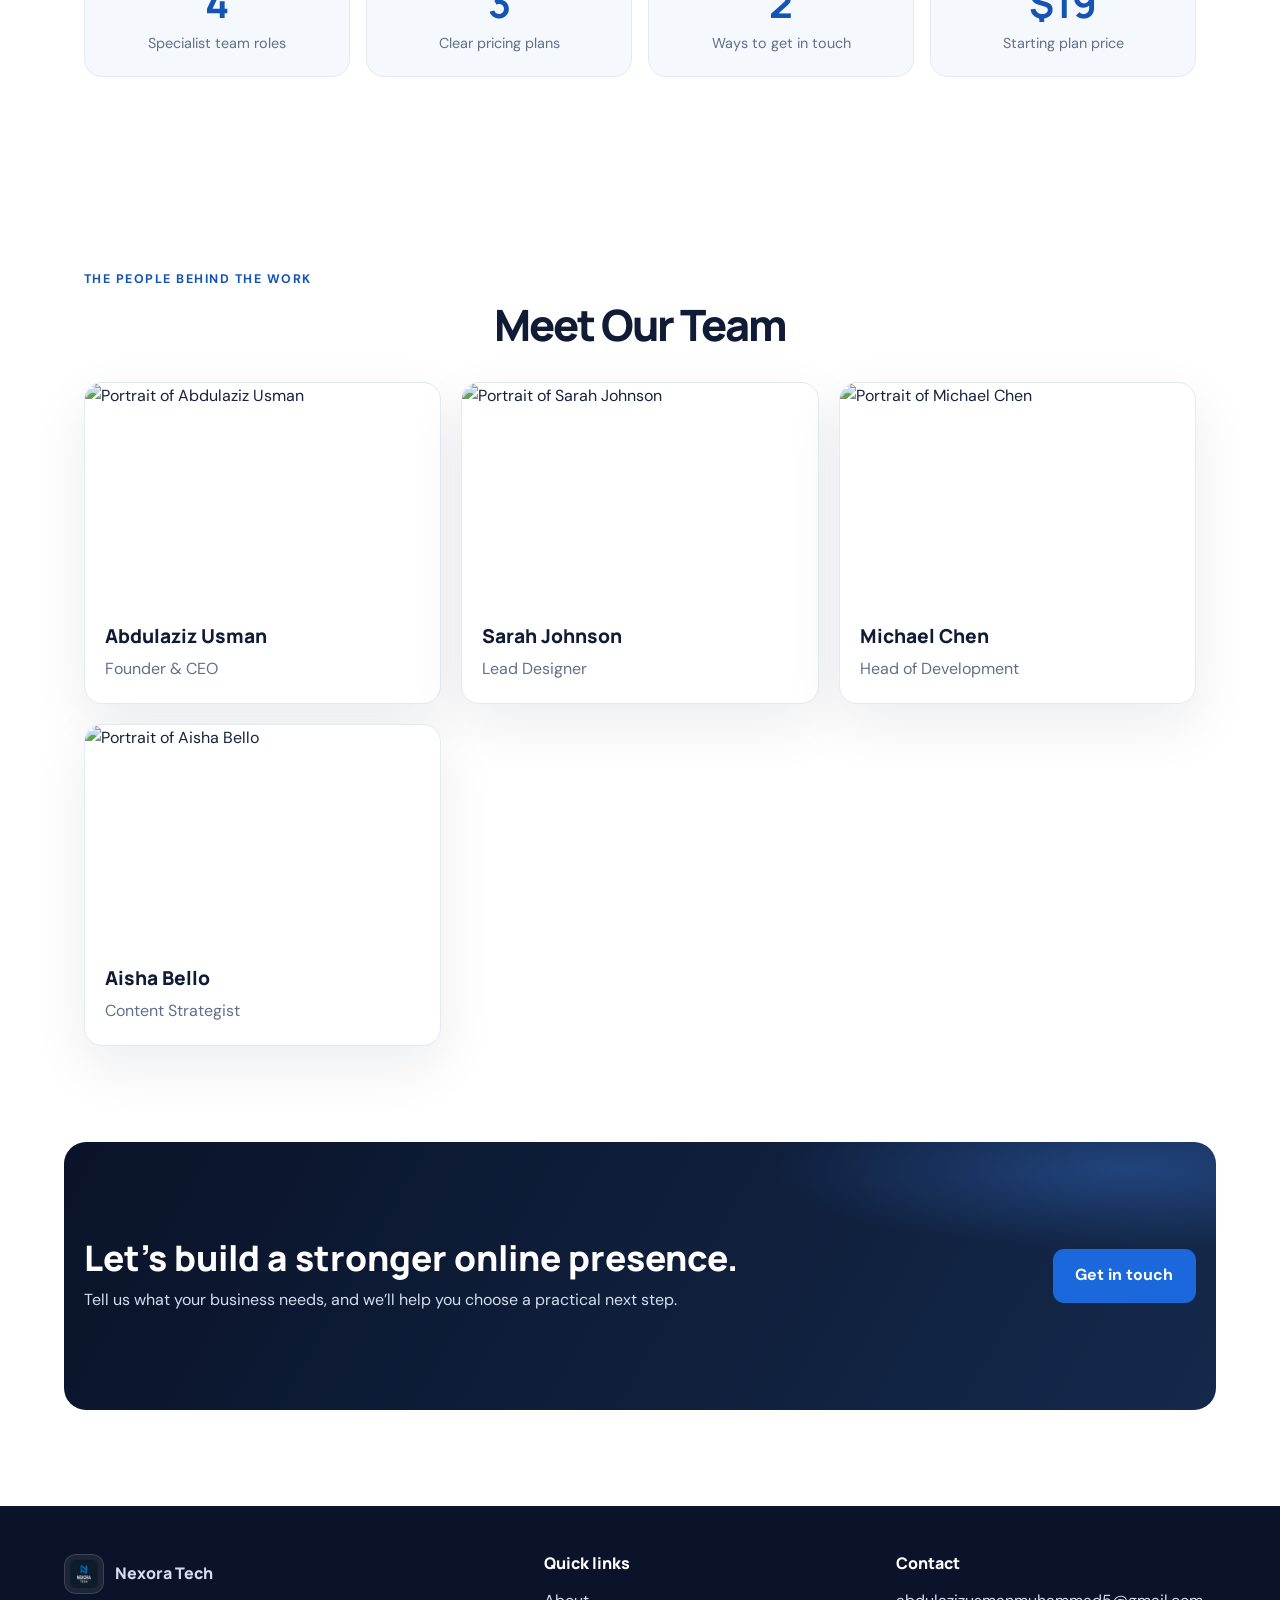
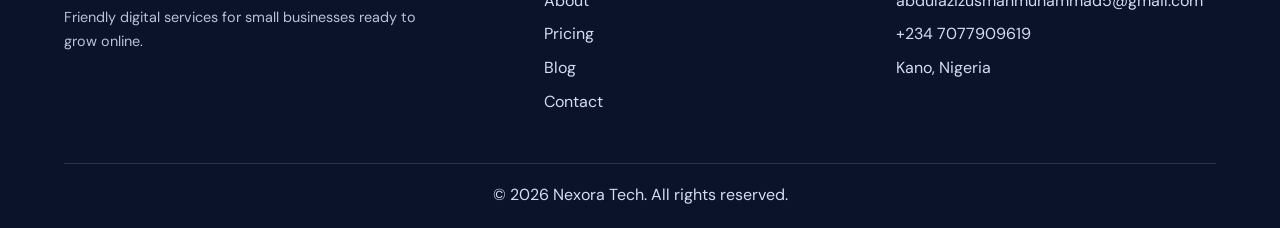
==== commit 5cb76439: "Refactor website structure and enhance contact features with pricing plans and quick contact options" ====
--- a/aboutpage.html
+++ b/aboutpage.html
@@ -24,7 +24,6 @@
       <ul>
         <li><a href="index.html">Home</a></li>
         <li><a href="aboutpage.html" aria-current="page">About</a></li>
-        <li><a href="servicespage.html">Services</a></li>
         <li><a href="pricingpage.html">Pricing</a></li>
         <li><a href="blogpage.html">Blog</a></li>
         <li><a href="contact.html">Contact</a></li>
@@ -64,11 +63,11 @@
 
     <section aria-labelledby="facts-title">
       <p class="eyebrow">A few useful facts</p>
-      <h2 class="section-title" id="facts-title">Small team, focused services</h2>
+      <h2 class="section-title" id="facts-title">Small team, clear plans</h2>
       <div class="stats-grid">
-        <div class="stat-card reveal"><strong>3</strong><span>Core services</span></div>
+        <div class="stat-card reveal"><strong>4</strong><span>Specialist team roles</span></div>
         <div class="stat-card reveal"><strong>3</strong><span>Clear pricing plans</span></div>
-        <div class="stat-card reveal"><strong>4</strong><span>Specialist team roles</span></div>
+        <div class="stat-card reveal"><strong>2</strong><span>Ways to get in touch</span></div>
         <div class="stat-card reveal"><strong>$19</strong><span>Starting plan price</span></div>
       </div>
     </section>
@@ -105,8 +104,8 @@
   <footer class="site-footer">
     <div class="footer-inner">
       <div><a class="footer-brand" href="index.html"><img class="brand-logo" src="com.ico" alt="">Nexora Tech</a><p>Friendly digital services for small businesses ready to grow online.</p></div>
-      <div><h2>Quick links</h2><ul class="footer-links"><li><a href="aboutpage.html">About</a></li><li><a href="servicespage.html">Services</a></li><li><a href="pricingpage.html">Pricing</a></li><li><a href="blogpage.html">Blog</a></li><li><a href="contact.html">Contact</a></li></ul></div>
-      <div><h2>Contact</h2><ul class="footer-links"><li><a href="mailto:support@nexoratech.com">support@nexoratech.com</a></li><li><a href="tel:+2348001234567">+234 800 123 4567</a></li><li>Abuja, Nigeria</li></ul></div>
+      <div><h2>Quick links</h2><ul class="footer-links"><li><a href="aboutpage.html">About</a></li><li><a href="pricingpage.html">Pricing</a></li><li><a href="blogpage.html">Blog</a></li><li><a href="contact.html">Contact</a></li></ul></div>
+      <div><h2>Contact</h2><ul class="footer-links"><li><a href="mailto:abdulazizusmanmuhammad5@gmail.com">abdulazizusmanmuhammad5@gmail.com</a></li><li><a href="tel:+2347077909619">+234 7077909619</a></li><li>Kano, Nigeria</li></ul></div>
     </div>
     <p class="copyright">&copy; <span data-current-year>2026</span> Nexora Tech. All rights reserved.</p>
   </footer>
--- a/style.css
+++ b/style.css
@@ -54,7 +54,8 @@
 button,
 a,
 input,
-textarea {
+textarea,
+select {
   font: inherit;
 }
 
@@ -408,6 +409,43 @@
   font-size: 1.2rem;
 }
 
+.payment-card {
+  max-width: 34rem;
+  margin: 2rem auto 0;
+  text-align: center;
+}
+
+.payment-account {
+  margin: 0.4rem 0 0.7rem !important;
+  color: var(--color-blue-dark) !important;
+  font-family: var(--font-heading);
+  font-size: clamp(1.8rem, 5vw, 2.5rem);
+  font-weight: 800;
+  letter-spacing: 0.04em;
+}
+
+.receipt-upload {
+  margin-top: 1.5rem;
+  padding-top: 1.25rem;
+  border-top: 1px solid var(--color-border);
+  text-align: left;
+}
+
+.receipt-upload h3 {
+  margin-bottom: 0.75rem;
+  text-align: center;
+}
+
+.receipt-upload form {
+  display: grid;
+  gap: 0.75rem;
+}
+
+.receipt-upload input[type="file"] {
+  padding: 0.55rem;
+  cursor: pointer;
+}
+
 .content-card p,
 .service-card p,
 .team-card p,
@@ -657,7 +695,8 @@
 }
 
 .form-field input,
-.form-field textarea {
+.form-field textarea,
+.form-field select {
   width: 100%;
   min-height: 3rem;
   padding: 0.8rem 0.9rem;
@@ -672,8 +711,17 @@
   resize: vertical;
 }
 
+.form-field select {
+  padding: 0.8rem 0.9rem;
+  border: 1px solid #c8d3e2;
+  border-radius: 0.65rem;
+  color: var(--color-ink);
+  background: #fff;
+}
+
 .form-field input:focus,
-.form-field textarea:focus {
+.form-field textarea:focus,
+.form-field select:focus {
   border-color: var(--color-blue);
   outline: 3px solid rgba(27, 103, 220, 0.16);
 }
@@ -687,6 +735,41 @@
   margin: 0.2rem 0 0;
   color: var(--color-muted);
   font-size: 0.85rem;
+}
+
+.floating-contact {
+  position: fixed;
+  z-index: 30;
+  right: max(1rem, env(safe-area-inset-right));
+  bottom: max(1rem, env(safe-area-inset-bottom));
+  display: grid;
+  gap: 0.65rem;
+}
+
+.floating-contact-link {
+  display: inline-flex;
+  min-height: 3rem;
+  align-items: center;
+  justify-content: center;
+  padding: 0.7rem 1rem;
+  border-radius: 999px;
+  color: #fff;
+  box-shadow: 0 0.4rem 1.2rem rgba(10, 19, 41, 0.22);
+  font-weight: 700;
+  transition: transform 180ms ease, filter 180ms ease;
+}
+
+.floating-contact-link:hover {
+  transform: translateY(-2px);
+  filter: brightness(1.08);
+}
+
+.floating-contact-whatsapp {
+  background: #168c4a;
+}
+
+.floating-contact-email {
+  background: var(--color-blue-dark);
 }
 
 .map-frame {
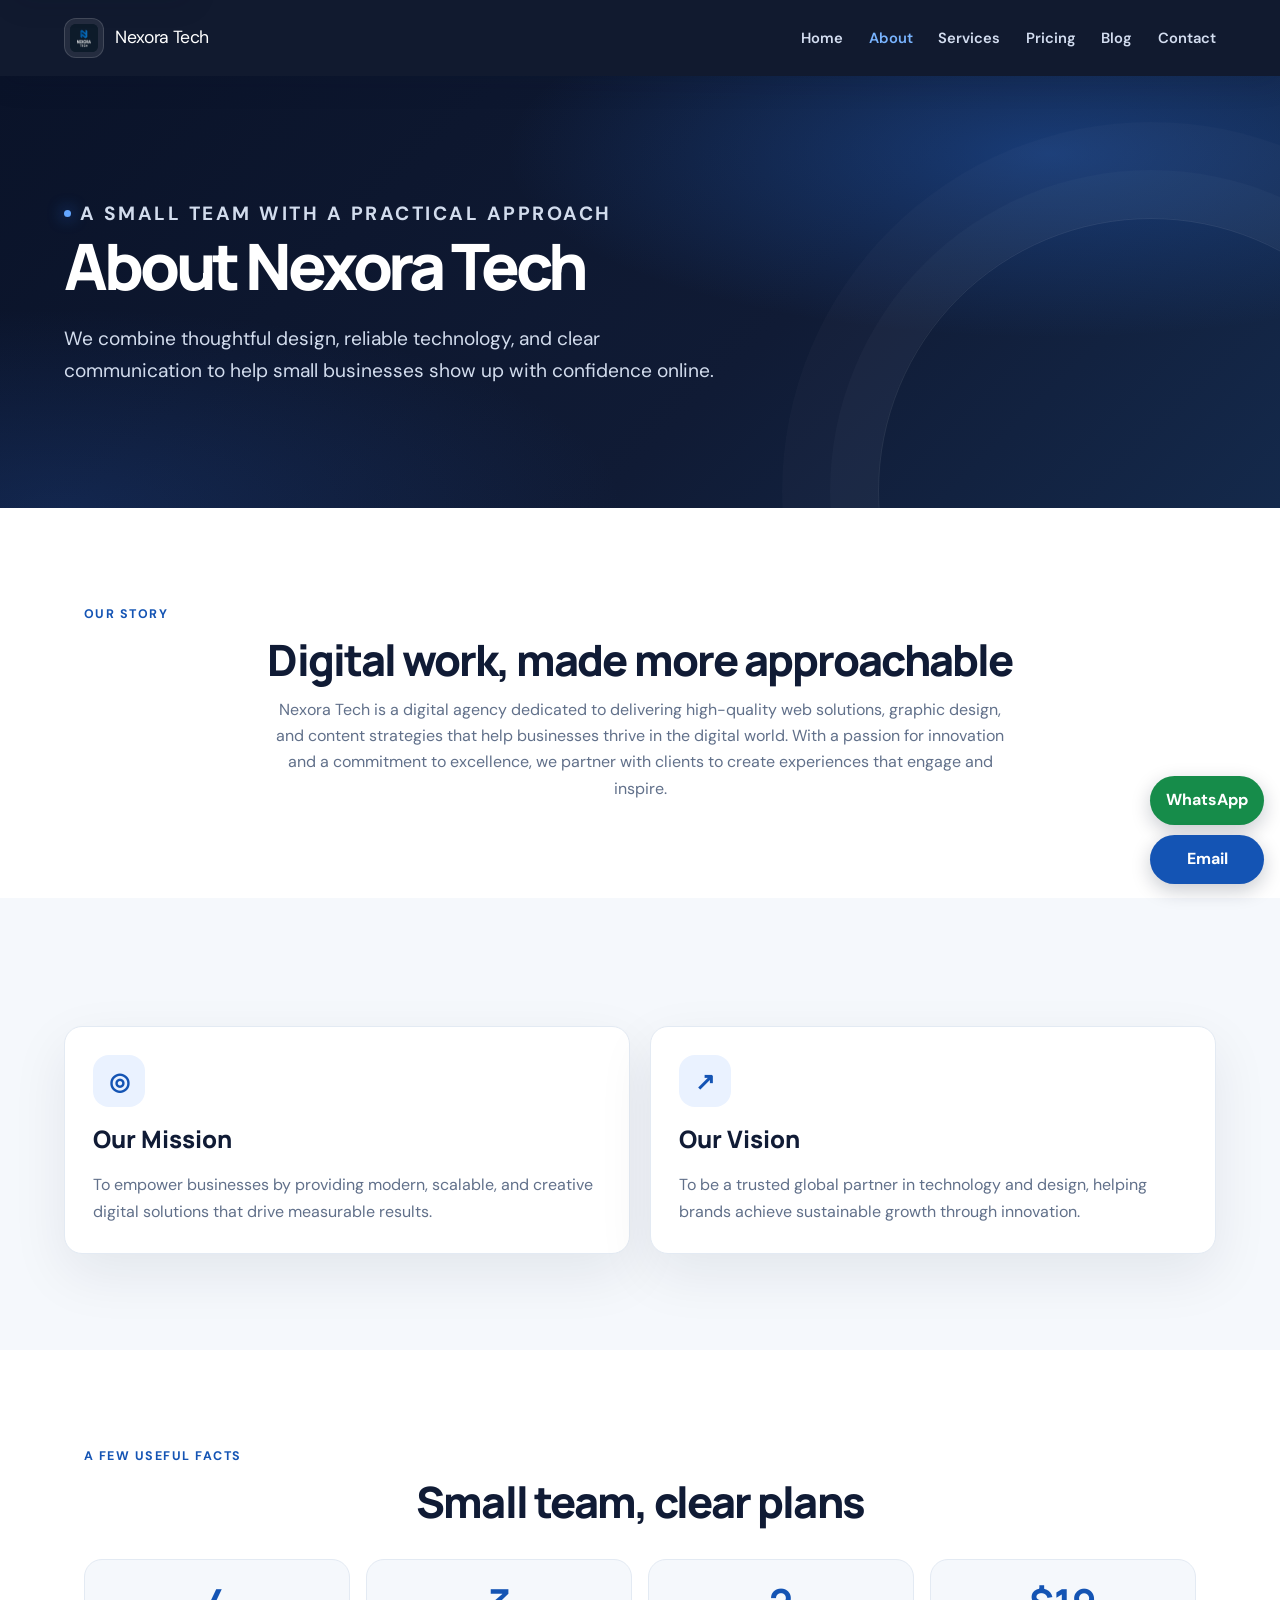
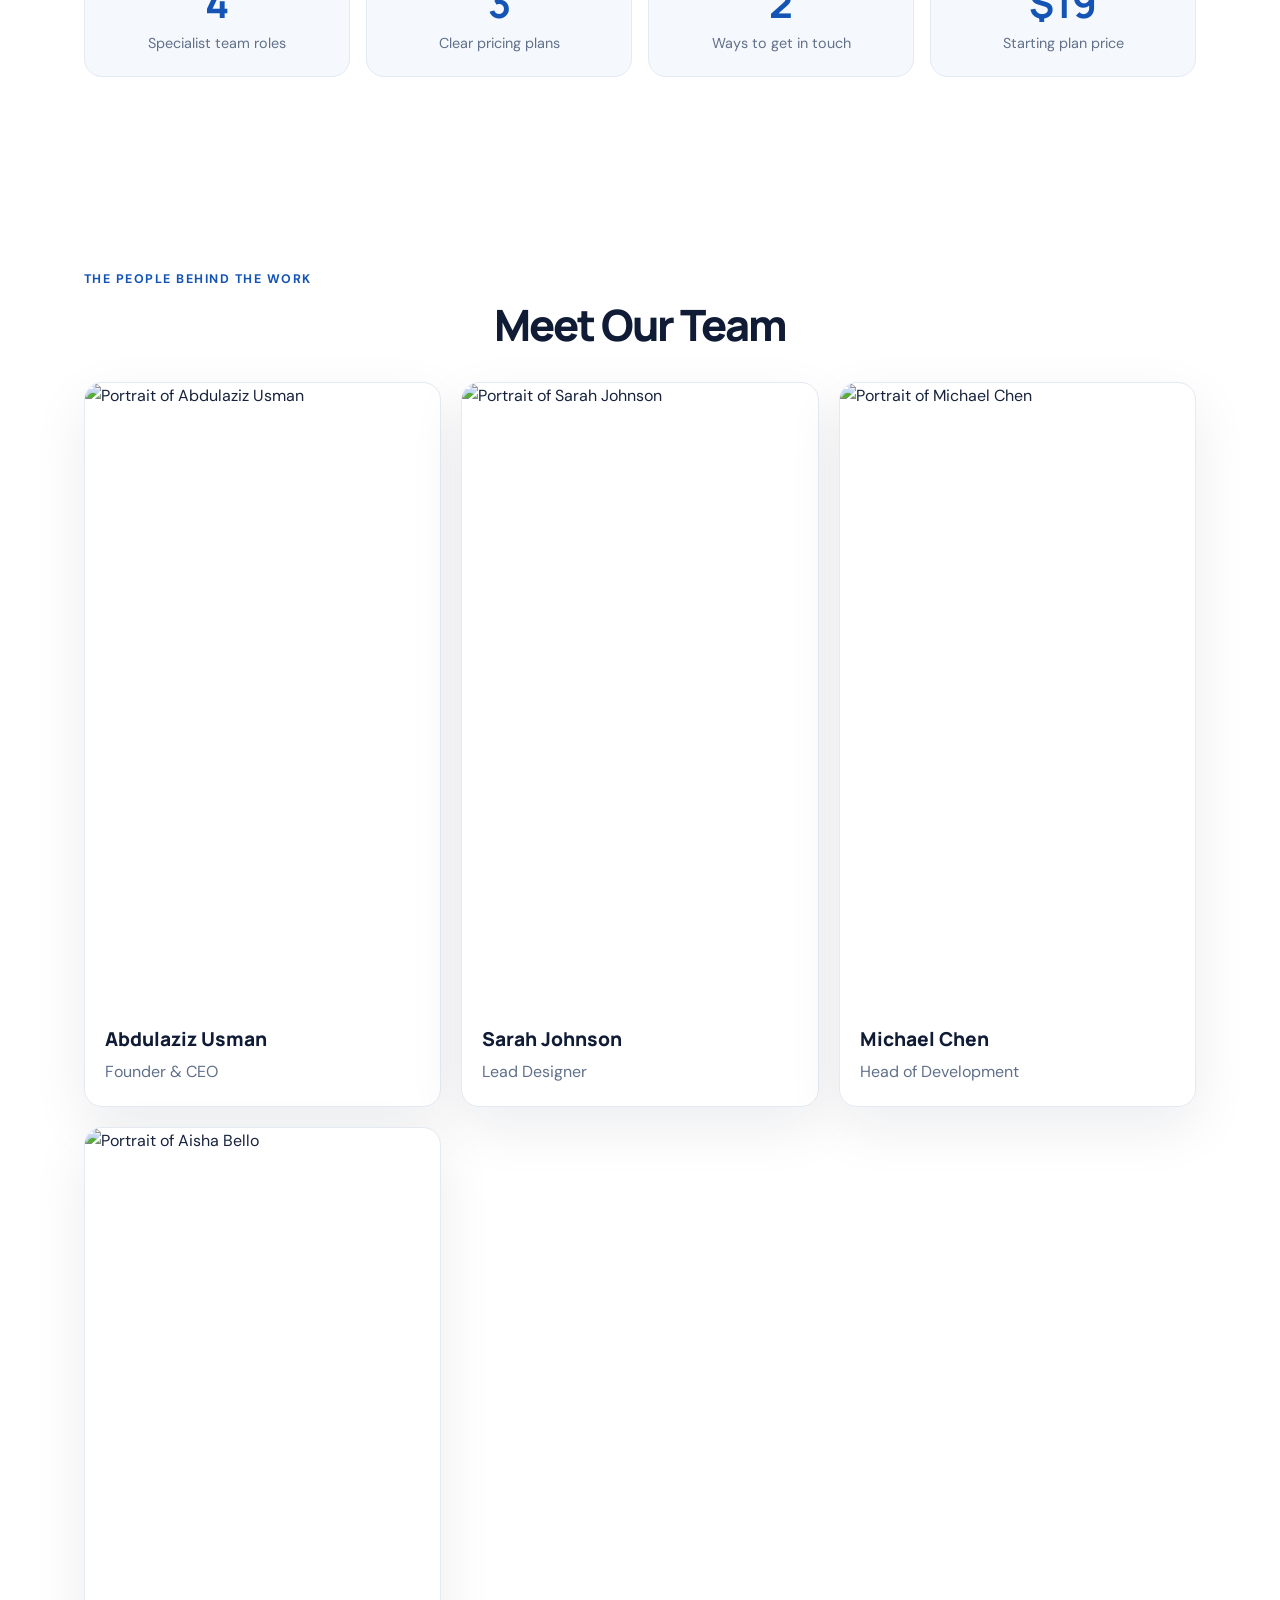
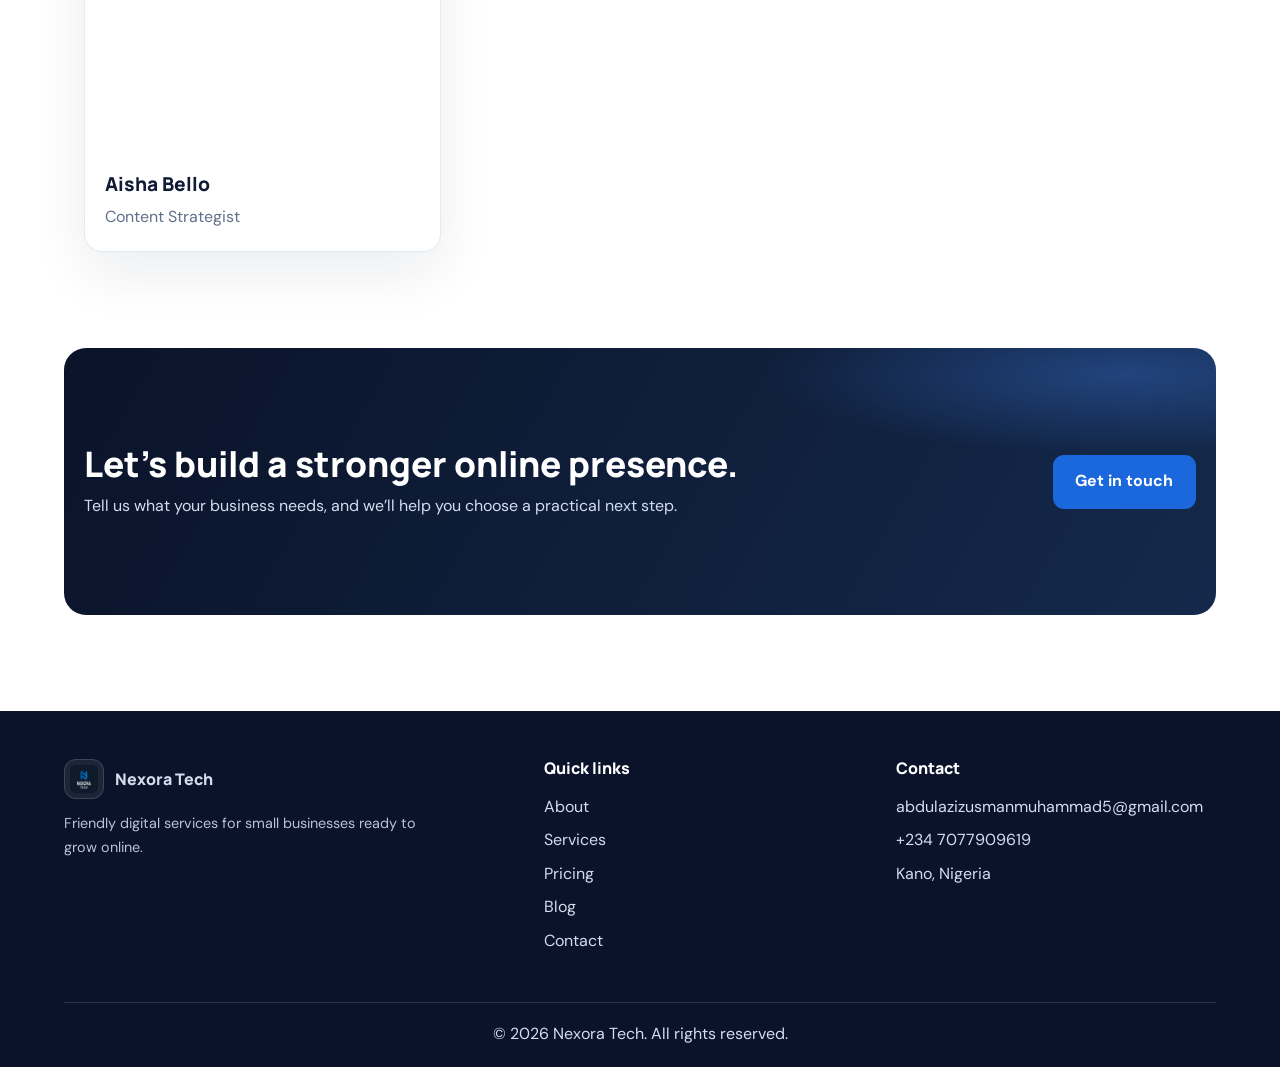
==== commit 6055c812: "Add skip links for improved accessibility and update navigation links across multiple pages" ====
--- a/aboutpage.html
+++ b/aboutpage.html
@@ -12,6 +12,7 @@
   <link rel="stylesheet" href="style.css">
 </head>
 <body>
+  <a class="skip-link" href="#main-content">Skip to main content</a>
   <header class="site-header">
     <a class="brand" href="index.html" aria-label="Nexora Tech home">
       <img class="brand-logo" src="com.ico" alt="">
@@ -24,6 +25,7 @@
       <ul>
         <li><a href="index.html">Home</a></li>
         <li><a href="aboutpage.html" aria-current="page">About</a></li>
+        <li><a href="servicespage.html">Services</a></li>
         <li><a href="pricingpage.html">Pricing</a></li>
         <li><a href="blogpage.html">Blog</a></li>
         <li><a href="contact.html">Contact</a></li>
@@ -31,7 +33,7 @@
     </nav>
   </header>
 
-  <main>
+  <main id="main-content">
     <section class="hero page-hero" aria-labelledby="page-title">
       <div class="hero-content">
         <p class="hero-eyebrow">A small team with a practical approach</p>
@@ -77,19 +79,19 @@
       <h2 class="section-title" id="team-title">Meet Our Team</h2>
       <div class="team-grid">
         <article class="team-card reveal">
-          <img src="https://images.unsplash.com/photo-1500648767791-00dcc994a43e?q=80&w=1000&auto=format&fit=crop" alt="Portrait of Abdulaziz Usman">
+          <img src="https://images.unsplash.com/photo-1500648767791-00dcc994a43e?q=80&w=1000&auto=format&fit=crop" alt="Portrait of Abdulaziz Usman" width="1000" height="625" loading="lazy" decoding="async">
           <div class="card-body"><h3>Abdulaziz Usman</h3><p>Founder &amp; CEO</p></div>
         </article>
         <article class="team-card reveal">
-          <img src="https://images.unsplash.com/photo-1494790108377-be9c29b29330?q=80&w=1000&auto=format&fit=crop" alt="Portrait of Sarah Johnson">
+          <img src="https://images.unsplash.com/photo-1494790108377-be9c29b29330?q=80&w=1000&auto=format&fit=crop" alt="Portrait of Sarah Johnson" width="1000" height="625" loading="lazy" decoding="async">
           <div class="card-body"><h3>Sarah Johnson</h3><p>Lead Designer</p></div>
         </article>
         <article class="team-card reveal">
-          <img src="https://images.unsplash.com/photo-1506794778202-cad84cf45f1d?q=80&w=1000&auto=format&fit=crop" alt="Portrait of Michael Chen">
+          <img src="https://images.unsplash.com/photo-1506794778202-cad84cf45f1d?q=80&w=1000&auto=format&fit=crop" alt="Portrait of Michael Chen" width="1000" height="625" loading="lazy" decoding="async">
           <div class="card-body"><h3>Michael Chen</h3><p>Head of Development</p></div>
         </article>
         <article class="team-card reveal">
-          <img src="https://images.unsplash.com/photo-1487412720507-e7ab37603c6f?q=80&w=1000&auto=format&fit=crop" alt="Portrait of Aisha Bello">
+          <img src="https://images.unsplash.com/photo-1487412720507-e7ab37603c6f?q=80&w=1000&auto=format&fit=crop" alt="Portrait of Aisha Bello" width="1000" height="625" loading="lazy" decoding="async">
           <div class="card-body"><h3>Aisha Bello</h3><p>Content Strategist</p></div>
         </article>
       </div>
@@ -104,7 +106,7 @@
   <footer class="site-footer">
     <div class="footer-inner">
       <div><a class="footer-brand" href="index.html"><img class="brand-logo" src="com.ico" alt="">Nexora Tech</a><p>Friendly digital services for small businesses ready to grow online.</p></div>
-      <div><h2>Quick links</h2><ul class="footer-links"><li><a href="aboutpage.html">About</a></li><li><a href="pricingpage.html">Pricing</a></li><li><a href="blogpage.html">Blog</a></li><li><a href="contact.html">Contact</a></li></ul></div>
+      <div><h2>Quick links</h2><ul class="footer-links"><li><a href="aboutpage.html">About</a></li><li><a href="servicespage.html">Services</a></li><li><a href="pricingpage.html">Pricing</a></li><li><a href="blogpage.html">Blog</a></li><li><a href="contact.html">Contact</a></li></ul></div>
       <div><h2>Contact</h2><ul class="footer-links"><li><a href="mailto:abdulazizusmanmuhammad5@gmail.com">abdulazizusmanmuhammad5@gmail.com</a></li><li><a href="tel:+2347077909619">+234 7077909619</a></li><li>Kano, Nigeria</li></ul></div>
     </div>
     <p class="copyright">&copy; <span data-current-year>2026</span> Nexora Tech. All rights reserved.</p>
--- a/style.css
+++ b/style.css
@@ -75,6 +75,24 @@
   max-width: 100%;
 }
 
+.skip-link {
+  position: fixed;
+  z-index: 40;
+  top: 0.75rem;
+  left: 0.75rem;
+  padding: 0.65rem 0.9rem;
+  border-radius: 0.55rem;
+  color: #fff;
+  background: var(--color-navy-deep);
+  box-shadow: var(--shadow-nav);
+  transform: translateY(calc(-100% - 1rem));
+  transition: transform 180ms ease;
+}
+
+.skip-link:focus {
+  transform: translateY(0);
+}
+
 .site-header {
   position: sticky;
   z-index: 20;
@@ -272,13 +290,25 @@
 @media (max-width: 760px) {
   .site-header {
     min-height: 4.25rem;
+    flex-wrap: wrap;
   }
 
   .menu-toggle {
+    display: none;
+  }
+
+  .js .menu-toggle {
     display: block;
   }
 
   .site-header nav {
+    position: static;
+    display: block;
+    flex-basis: 100%;
+    padding: 0.5rem 0 1.25rem;
+  }
+
+  .js .site-header nav {
     position: absolute;
     top: 100%;
     right: 0;
@@ -289,7 +319,7 @@
     box-shadow: var(--shadow-nav);
   }
 
-  .site-header.menu-open nav {
+  .js .site-header.menu-open nav {
     display: block;
   }
 
@@ -303,7 +333,6 @@
     display: block;
     padding: 0.65rem 0;
   }
-
   .hero {
     min-height: max(37rem, min(42rem, calc(100svh - 4.25rem)));
     padding: 4rem 1.25rem;
